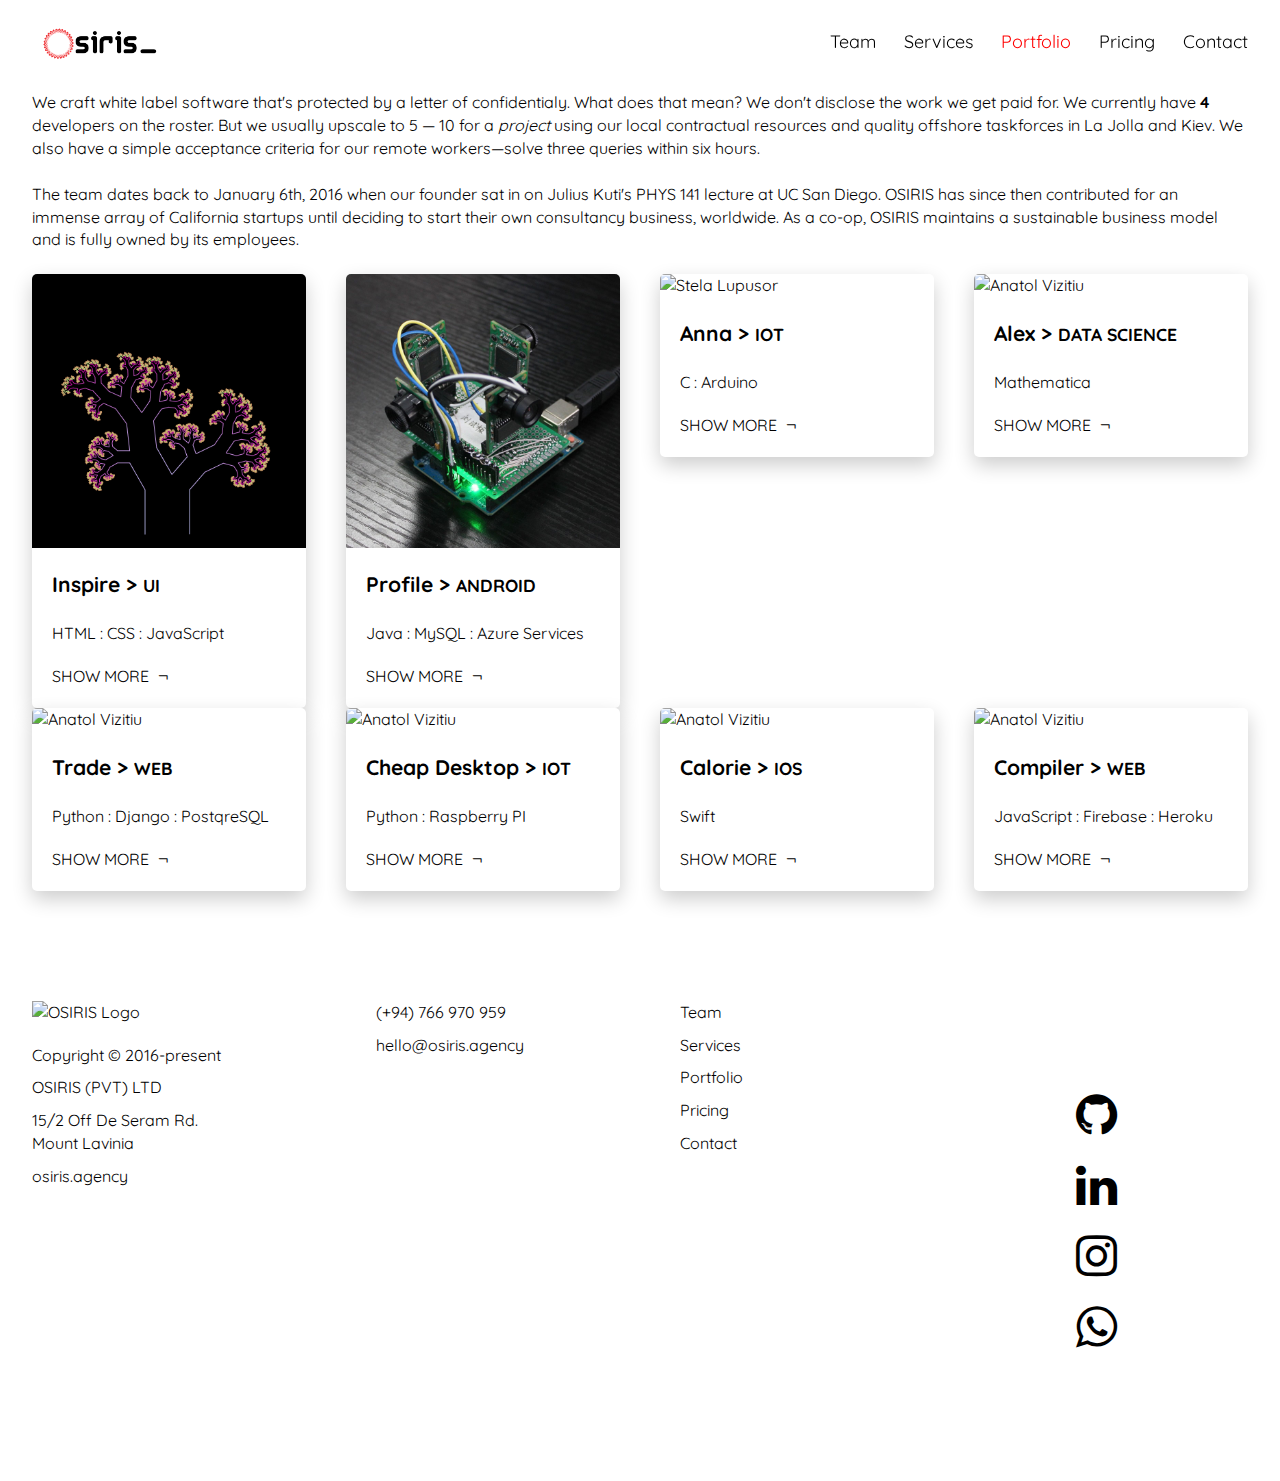
==== portfolio/index.html @ 421745c0 "flags,mark,+" ====
<!DOCTYPE html>
<html lang="en">

    <head>
        <meta charset="utf-8">
        <meta name="viewport" content="width=device-width, initial-scale=1.0">
        <title>OSIRIS Sri Lanka: Portfolio</title>
        <meta name="description" content="OSIRIS provides end-to-end digital transformation and information technology (IT) outsourcing services to Fortune 500 companies.">
        <meta property="og:type" content="website">
        <meta property="og:title" content="OSIRIS Sri Lanka: Home Page">
        <meta property="og:description" content="OSIRIS is a cloud native company that focuses on innovative enterprise solutions. Our mission is to enable businesses and developers to provide high-value products and services in a constantly changing digital world." />
        <meta property="og:url" content="http://osiris.agency">
        <meta property="og:image" content="http://www.osiris.agency/img/cover-fb.jpg">
        <meta name="twitter:card" content="summary">
        <meta name="twitter:title" content="OSIRIS Sri Lanka: Home Page">
        <meta name="twitter:description" content="OSIRIS is a cloud native company that focuses on innovative enterprise solutions. Our mission is to enable businesses and developers to provide high-value products and services in a constantly changing digital world.">
        <meta name="twitter:image" content="http://osiris.agency/assets/img/cover-tw.png">
        <meta name="twitter:url" content="http://osiris.agency/">
        <link rel="icon" type="image/ico" href="../favicon.ico">
        <link rel="stylesheet" href="../assets/css/index.min.css">
        <link rel="stylesheet" href="../assets/css/slick.min.css" />
        <link rel="stylesheet" href="../assets/css/slick-theme.min.css" />    
        <link href="https://fonts.googleapis.com/css?family=Quicksand:500" rel="stylesheet">
        <link href="https://cdnjs.cloudflare.com/ajax/libs/font-awesome/4.7.0/css/font-awesome.min.css" rel="stylesheet">
        <link href="https://cdnjs.cloudflare.com/ajax/libs/animsition/4.0.2/css/animsition.min.css" rel="stylesheet">
        <script src="https://code.jquery.com/jquery-1.11.1.min.js"></script>
        <!--<link href="assets/css/demo.css" rel="stylesheet" type="text/css">-->
    </head>

    <body class="animsition" itemscope itemtype="https://schema.org/WebPage">
        <div class="wrapper" itemscope itemprop="mainContentOfPage">
            <div class="navbar-fix nav-down">
                <div class="container">
                    <div class="logo" itemscope itemtype="http://schema.org/Organization">
                        <a href="/" itemprop="url">
                            <img class="mitoc-logo" src="../assets/img/newlogo.png" alt="OSIRIS Sri Lanka" itemprop="logo" />
                        </a>
                    </div>
                    <div class="nav-bar" itemscope itemtype="http://schema.org/SiteNavigationElement">
                        <i class="icon-burger"></i>
                        <ul class="navigation">                
                            <li><a href="" itemprop="team"><span itemprop="name">Team</span></a></li>
                            <li><a href="../services" itemprop="url"><span itemprop="name">Services</span></a></li>
                            <li><a href="../portfolio" itemprop="url" class="active"><span itemprop="name">Portfolio</span></a></li>
                            <li><a href="../pricing" itemprop="url"><span itemprop="name">Pricing</span></a></li>
                            <li><a href="../contact" itemprop="url"><span itemprop="name">Contact</span></a></li>
                        </ul>
                    </div>
          
                <div class="clear"></div>
            </div>
        </div>
        <div class="hide-mobile team">

<section class="green-block small-block">
                <div class="container">

                    <div class="left">
                    <p><br><br><br><br>We craft white label software that's protected by a letter of confidentialy. What does that mean? We don't disclose the work we get paid for. We currently have <strong>4</strong> developers on the roster. But we usually upscale to 5 — 10 for a <em>project</em> using our local contractual resources and quality offshore taskforces in La Jolla and Kiev. We also have a simple acceptance criteria for our remote workers&mdash;solve three queries within six hours.
                    </p><br>
                    <p>
                        The team dates back to January 6th, 2016 when our founder sat in on Julius Kuti's PHYS 141 lecture at UC San Diego. OSIRIS has since then contributed for an immense array of California startups until deciding to start their own consultancy business, worldwide. As a co-op, OSIRIS maintains a sustainable business model and is fully owned by its employees.
                    </p>

                        <br>
                    </div>
                </div>
            </section>

            
            <div class="gray-light-block" itemscope itemtype="http://schema.org/Person">
                <div class="container">
                    <div class="green-block gray-light-block container-space-button">
                        <div class="flex-row center-block">
                            <div class="flex-item-3 shadow-block">
                                <div class="info-block block-effect">
                                    <img src="../assets/img/portfolio/4.png" itemscope="image" alt="Chris Resch" />
                                    <div class="info dots">
                                        <div class="display-flex">
                                            <h4 itemscope="name">Inspire > <small>UI</small></h4>
             
                                        </div>
                                        <p itemscope="description" class="team-show-more">
                                           HTML : CSS : JavaScript
                                        </p>
                                        <div class="hidden hidden-block" itemscope="description">
                                            <p>
                                                Ruven is a scuba diving instructor based in Uppuveli, Sri Lanka. 
                                            </p>
                                            <p>
                                                He holds over 10 diving certifications and has 1,000+ logged dives.
                                            <p>
                                                                                            </p>
                                        </div>
                                    </div>
                                    <a class="read-more team-show-more">Show More <i class="icon-arrow icon-arrow-more"></i></a>
                                    <a class="read-more team-less-more hidden">Show Less <i class="icon-arrow icon-arrow-more arrow-less"></i></a>
                                </div>
                            </div>
                            <div class="flex-item-3 shadow-block">
                                <div class="info-block block-effect">
                                    <img src="../assets/img/portfolio/5.jpg" itemscope="image" alt="Sergiu Cecoltan" />
                                    <div class="info dots">
                                        <div class="display-flex">
                                            <h4 itemscope="name">Profile > <small>ANDROID</small></h4>
                                        
                                        </div>
                                        <p itemscope="description" class="team-show-more">
                                          Java : MySQL : Azure Services
                                        </p>
                                        <div class="hidden hidden-block" itemscope="description">
                                            <p>
                                                Jann is a candid writer and programmer based in Mount Lavinia, Sri Lanka. 
                                            </p>
                                            <p>
                                                He holds a BA in Physics and Philosophy Minor from UC San Diego.
                                            </p>
                                        </div>
                                    </div>
                                    <a class="read-more team-show-more">Show More <i class="icon-arrow icon-arrow-more"></i></a>
                                    <a class="read-more team-less-more hidden">Show Less <i class="icon-arrow icon-arrow-more arrow-less"></i></a>
                                </div>
                            </div>
                            <div class="flex-item-3 shadow-block">
                                <div class="info-block block-effect">
                                    <img src="../assets/img/portfolio/2.jpg" itemscope="image" class="img-style" alt="Stela Lupusor" />
                                    <div class="info dots">
                                        <div class="display-flex">
                                            <h4 itemscope="name">Anna > <small>IOT</small></h4>
                                        </div>
                                        <p itemscope="description" class="team-show-more">
                                           C : Arduino
                                        </p>
                                        <div class="hidden hidden-block" itemscope="description">
                                            <p>
                                                Anna is an illustrator and graphic designer based in Kiev, Ukraine. 
                                            </p>
                                
                                            <p>
                                                She holds a BA in Music and Visual Arts, speaks four languages, has a patent pending for a social sentiment analysis tool.
                                            </p>
                                        </div>
                                    </div>
                                    <a class="read-more team-show-more">Show More <i class="icon-arrow icon-arrow-more"></i></a>
                                    <a class="read-more team-less-more hidden">Show Less <i class="icon-arrow icon-arrow-more arrow-less"></i></a>
                                </div>
                            </div>
                            <div class="flex-item-3 shadow-block">
                                <div class="info-block block-effect">
                                    <img src="../assets/img/portfolio/2.jpg" itemscope="image" alt="Anatol Vizitiu" />
                                    <div class="info dots">
                                        <div class="display-flex">
                                            <h4 itemscope="name">Alex > <small>DATA SCIENCE</small></h4>
                                        </div>
                                        <p itemscope="description" class="team-show-more">
                                           Mathematica 
                                        </p>
                                        <div class="hidden hidden-block" itemscope="description">
                                            <p>
                                                Alex is a DJ and software engineer based in La Jolla, California. 
                                            </p>
                                            <p>
                                                He holds a BS in Computer Science and Applied Mathematics from San Diego State University.
                                            </p>
                                        </div>
                                    </div>
                                    <a class="read-more team-show-more">Show More <i class="icon-arrow icon-arrow-more"></i></a>
                                    <a class="read-more team-less-more hidden">Show Less <i class="icon-arrow icon-arrow-more arrow-less"></i></a>
                                </div>

                                <div><p><br></p></div>

                            </div><p><br>
                                  <div class="flex-item-3 shadow-block">
                                <div class="info-block block-effect">
                                    <img src="../assets/img/portfolio/2.jpg" itemscope="image" alt="Anatol Vizitiu" />
                                    <div class="info dots">
                                        <div class="display-flex">
                                            <h4 itemscope="name">Trade > <small>WEB</small></h4>
                                        </div>
                                        <p itemscope="description" class="team-show-more">
                                           Python : Django : PostqreSQL 
                                        </p>
                                        <div class="hidden hidden-block" itemscope="description">
                                            <p>
                                                Alex is a DJ and software engineer based in La Jolla, California. 
                                            </p>
                                            <p>
                                                He holds a BS in Computer Science and Applied Mathematics from San Diego State University.
                                            </p>
                                        </div>
                                    </div>
                                    <a class="read-more team-show-more">Show More <i class="icon-arrow icon-arrow-more"></i></a>
                                    <a class="read-more team-less-more hidden">Show Less <i class="icon-arrow icon-arrow-more arrow-less"></i></a>
                                </div>
                            </div>
                                  <div class="flex-item-3 shadow-block">



                                <div class="info-block block-effect">
                                    <img src="../assets/img/portfolio/2.jpg" itemscope="image" alt="Anatol Vizitiu" />
                                    <div class="info dots">
                                        <div class="display-flex">
                                            <h4 itemscope="name">Cheap Desktop > <small>IOT</small></h4>
                                        </div>
                                        <p itemscope="description" class="team-show-more">
                                           Python : Raspberry PI
                                        </p>
                                        <div class="hidden hidden-block" itemscope="description">
                                            <p>
                                                Alex is a DJ and software engineer based in La Jolla, California. 
                                            </p>
                                            <p>
                                                He holds a BS in Computer Science and Applied Mathematics from San Diego State University.
                                            </p>
                                        </div>
                                    </div>
                                    <a class="read-more team-show-more">Show More <i class="icon-arrow icon-arrow-more"></i></a>
                                    <a class="read-more team-less-more hidden">Show Less <i class="icon-arrow icon-arrow-more arrow-less"></i></a>
                                </div>
                            </div>
                                  <div class="flex-item-3 shadow-block">
                                <div class="info-block block-effect">
                                    <img src="../assets/img/portfolio/2.jpg" itemscope="image" alt="Anatol Vizitiu" />
                                    <div class="info dots">
                                        <div class="display-flex">
                                            <h4 itemscope="name">Calorie > <small>IOS</small></h4>
                                        </div>
                                        <p itemscope="description" class="team-show-more">
                                           Swift
                                        </p>
                                        <div class="hidden hidden-block" itemscope="description">
                                            <p>
                                                Alex is a DJ and software engineer based in La Jolla, California. 
                                            </p>
                                            <p>
                                                He holds a BS in Computer Science and Applied Mathematics from San Diego State University.
                                            </p>
                                        </div>
                                    </div>
                                    <a class="read-more team-show-more">Show More <i class="icon-arrow icon-arrow-more"></i></a>
                                    <a class="read-more team-less-more hidden">Show Less <i class="icon-arrow icon-arrow-more arrow-less"></i></a>
                                </div>
                            </div>
                                  <div class="flex-item-3 shadow-block">
                                <div class="info-block block-effect">
                                    <img src="../assets/img/portfolio/2.jpg" itemscope="image" alt="Anatol Vizitiu" />
                                    <div class="info dots">
                                        <div class="display-flex">
                                            <h4 itemscope="name">Compiler > <small>WEB</small></h4>
                                        </div>
                                        <p itemscope="description" class="team-show-more">
                                           JavaScript : Firebase : Heroku
                                        </p>
                                        <div class="hidden hidden-block" itemscope="description">
                                            <p>
                                                Alex is a DJ and software engineer based in La Jolla, California. 
                                            </p>
                                            <p>
                                                He holds a BS in Computer Science and Applied Mathematics from San Diego State University.
                                            </p>
                                        </div>
                                    </div>
                                    <a class="read-more team-show-more">Show More <i class="icon-arrow icon-arrow-more"></i></a>
                                    <a class="read-more team-less-more hidden">Show Less <i class="icon-arrow icon-arrow-more arrow-less"></i></a>
                                </div>
                            </div>
                        </div>
                    </div>
                </div>
            </div>
            
        </div>
    </div>
        <footer>
            <div class="container" id="contact">     
                </div>
            </div>
            <div class="map-background">
                <div class="container">
                    <div class="flex-row">
                        <div class="flex-item-3">
                            <div class="logo">
                                <a href="/"><img class="osiris-logo" src="../assets/img/newlogo2.png" alt="OSIRIS Logo" /></a>
                                <p>Copyright &copy; <span itemprop="copyrightYear">2016-present</span> <p><span itemprop="copyrightHolder">OSIRIS (PVT) LTD</span></p>
                                <p><a href="https://goo.gl/RMltf5" target="_blank"><span itemprop="streetAddress">15/2 Off De Seram Rd.</span><br/><span itemprop="addressRegion">Mount Lavinia</span> </a></p>
                            
                                <p>osiris.agency</p>
                            </div>
                        </div>
                        <div class="flex-item-3 block-info" itemscope itemtype="http://schema.org/PostalAddress">
                           
                            <p><a href="tel:+940766970959" itemprop="telephone">(+94) 766 970 959</a></p>
                            <p><a href="mailto:hello@mitocgroup.com" itemprop="email">hello@osiris.agency</a></p>
                        </div>
                        <div class="flex-item-3 block-info" itemscope itemtype="http://schema.org/SiteNavigationElement">
                          
                            <ul>
                                <li><a href="" itemprop="url"><span itemprop="name">Team</span></a></li>
                                <li><a href="" itemprop="url"><span itemprop="name">Services</span></a></li>
                                <li><a href="" itemprop="url"><span itemprop="name">Portfolio</span></a></li>
                                <li><a href="" itemprop="url"><span itemprop="name">Pricing</span></a></li>
                                <li><a href="" itemprop="url"><span itemprop="name">Contact</span></a></li>
                               
                            </ul>
                        </div>
                        <div class="flex-item-3">
                            <div class="media">
                                <div>
                                    <a href="https://www.github.com/osiris.agency/">
                                        <i class="icon-cog fa fa-github" style="font-size:48px"></i>
                                    </a><br><br> 
                                    <a href="https://www.linkedin.com/in/osiris.agency">
                                        <i class="icon-cog fa fa-linkedin" style="font-size:48px"></i>
                                    </a><br><br> 
                                    <a href="https://www.instagram.com/osiris.agency/">
                                        <i class="icon-cog fa fa-instagram" style="font-size:48px"></i>
                                    </a>  <br><br> 
                                    <a href="https://api.whatsapp.com/send?phone=940766970959">
                                        <i class="icon-cog fa fa-whatsapp" style="font-size:48px"></i>
                                    </a>                                                   
                                </div>      
                            </div>
                        </div>
                    </div>
                </div>
            </div>
        </footer>    
        <script type="text/javascript" src="../assets/js/jquery.min.js"></script>
        <script type="text/javascript" src="../assets/js/jquery-popup.min.js"></script>
        <script type="text/javascript" src="../assets/js/jquery-mailchimp.min.js"></script>
        <script type="text/javascript" src="../assets/js/slick.min.js"></script>
        <script type="text/javascript" src="../assets/js/main.js"></script>
        <script type="text/javascript" src="../assets/js/carousel.js"></script>
        <script type="text/javascript" src="../assets/js/modal-effects.js"></script>
        <script src="https://cdnjs.cloudflare.com/ajax/libs/animsition/4.0.2/js/animsition.min.js"></script>
        <script>$(".animsition").animsition();</script>
        <script>
            type="text/javascript">
            $(document).ready(function () {
            $('body').bind('cut copy paste', function (e) {
            e.preventDefault();
            });
            $("body").on("contextmenu",function(e){
            return false;
            });
            });
        </script>


</body>

</html>
---- assets/css/index.min.css ----
﻿* {
	margin: 0;
	padding: 0;
	outline: 0;
	-webkit-box-sizing: border-box;
	-moz-box-sizing: border-box;
	box-sizing: border-box
}

img {
	vertical-align: middle;
	border: 0
}

body {
	font-size: 16px;
	line-height: 1.42857143;

	background-color: #fff;
	-webkit-text-size-adjust: none;
	  font-family: "Quicksand", sans-serif;
}

.container {
	padding-right: 15px;
	padding-left: 15px;
	margin-right: auto;
	margin-left: auto
}

a {
	cursor: pointer;
	-webkit-transition: 0.4s ease-in-out;
	-moz-transition: 0.4s ease-in-out;
	-o-transition: 0.4s ease-in-out;
	transition: 0.4s ease-in-out;
	text-decoration: none;
	color: #000
}

a:hover {
	color: #ff0000 
}

@font-face {
	font-family: 'Avenir-Black';
	src: url("../fonts/Avenir-Black.eot");
	src: local("☺"), url("../fonts/Avenir-Black.woff") format("woff"), url("../fonts/Avenir-Black.ttf") format("truetype"), url("../fonts/Avenir-Black.svg") format("svg");
	font-weight: normal;
	font-style: normal
}

@font-face {
	font-family: 'OpenSans-Regular';
	src: url("../fonts/OpenSans-Regular.eot");
	src: local("☺"), url("../fonts/OpenSans-Regular.woff") format("woff"), url("../fonts/OpenSans-Regular.ttf") format("truetype"), url("../fonts/OpenSans-Regular.svg") format("svg");
	font-weight: normal;
	font-style: normal
}

@font-face {
	font-family: 'MitocGroup';
	src: url("../fonts/MitocGroup.eot");
	src: url("../fonts/MitocGroup.eot") format("embedded-opentype"), url("../fonts/MitocGroup.ttf") format("truetype"), url("../fonts/MitocGroup.woff") format("woff"), url("../fonts/MitocGroup.svg") format("svg");
	font-weight: normal;
	font-style: normal
}

h1,
h2,
h3,
h4,
h6,
h6 {
	  font-family: "Quicksand", sans-serif;
}

p,
ul {
	  font-family: "Quicksand", sans-serif;
}

.clear {
	clear: both
}

.flex-row {
	display: flex;
	display: -webkit-flex;
	flex-wrap: wrap;
	-webkit-flex-wrap: wrap
}

.display-flex {
	display: flex;
	justify-content: space-between;
	-webkit-justify-content: space-between;
	align-items: center
}

.flex-item-1 {
	flex: 0 0 8.33333333%;
	max-width: 8.33333333%
}

.flex-item-2 {
	flex: 0 0 16.33333333%;
	max-width: 8.66666667%
}

.flex-item-3 {
	flex: 0 0 25%;
	max-width: 25%
}

.flex-item-4 {
	flex: 0 0 33.33333333%;
	max-width: 33.33333333%
}

.flex-item-5 {
	flex: 0 0 41.66666667%;
	max-width: 41.66666667%
}

.flex-item-6 {
	flex: 0 0 50%;
	max-width: 50%
}

.flex-item-7 {
	flex: 0 0 58.33333333%;
	max-width: 58.33333333%
}

.flex-item-8 {
	flex: 0 0 66.66666667%;
	max-width: 66.66666667%
}

.flex-item-9 {
	flex: 0 0 75%;
	max-width: 75%
}

.flex-item-10 {
	flex: 0 0 83.33333333%;
	max-width: 83.33333333%
}

.flex-item-11 {
	flex: 0 0 91.66666667%;
	max-width: 91.66666667%
}

.flex-item-12 {
	flex: 0 0 100%;
	max-width: 100%
}

.center {
	text-align: center
}

.hidden {
	display: none
}

.top_button {
	padding: 100px 0
}

.container-space {
	padding: 90px 0
}

.container-space-button {
	padding-bottom: 90px
}

.container-top-bottom {
	margin: 90px 0
}

.container-top-space {
	padding-top: 90px
}

.container-top {
	margin-top: 90px
}

.container-bottom {
	margin-bottom: 90px
}

.header-text {
	font-size: 30px;
	text-transform: uppercase;
	line-height: 180px
}

.header-text.transform-text {
	text-transform: inherit
}

.text-bottom-space {
	padding-bottom: 20px
}

.text-uppercase {
	font-size: 30px;
	text-transform: uppercase
}

.text-header {
	font-size: 30px
}

.title-text {
	font-size: 21px;
	  font-family: "Quicksand", sans-serif;
}

.block-half {
	width: 50%
}

.flex-column {
	display: flex;
	flex-direction: column;
	justify-content: center;
	-webkit-justify-content: center
}

.pull-center {
	position: relative;
	top: 50%;
	-webkit-transform: translateY(-50%);
	-moz-transform: translateY(-50%);
	-o-transform: translateY(-50%);
	transform: translateY(-50%)
}

.btn {
	text-transform: uppercase;
	font-size: 20px;
	font-weight: bold;
	  font-family: "Quicksand", sans-serif;
	padding: 15px 40px;
	-webkit-border-radius: 30px;
	-moz-border-radius: 30px;
	border-radius: 30px;
	color: #000;
	display: inline-block;
	border-color: transparent;
	-webkit-transition: 0.4s ease-in-out;
	-moz-transition: 0.4s ease-in-out;
	-o-transition: 0.4s ease-in-out;
	transition: 0.4s ease-in-out;
	cursor: pointer
}

.btn-green {
	background-color: #ff0000;
	-webkit-box-shadow: 0 4px 10px #ff0000;
	-moz-box-shadow: 0 4px 10px #ff0000;
	-o-box-shadow: 0 4px 10px #ff0000;
	box-shadow: 0 4px 10px #ff0000
}

.btn-green:hover {
	-webkit-box-shadow: 0 8px 20px #ff0000;
	-moz-box-shadow: 0 8px 20px #ff0000;
	-o-box-shadow: 0 4px 10px #ff0000;
	box-shadow: 0 8px 20px #ff0000;
	color: #000;
	background-color: #ff0000
}

.btn-white {
	background-color: #fff;
	-webkit-box-shadow: 0 4px 10px rgba(0, 0, 0, 0.16);
	-moz-box-shadow: 0 4px 10px rgba(0, 0, 0, 0.16);
	-o-box-shadow: 0 4px 10px rgba(0, 0, 0, 0.16);
	box-shadow: 0 4px 10px rgba(0, 0, 0, 0.16)
}

.btn-white:hover {
	-webkit-box-shadow: 0 8px 20px rgba(0, 0, 0, 0.16);
	-moz-box-shadow: 0 8px 20px rgba(0, 0, 0, 0.16);
	-o-box-shadow: 0 4px 10px rgba(0, 0, 0, 0.16);
	box-shadow: 0 8px 20px rgba(0, 0, 0, 0.16);
	color: #000
}

.btn-popup {
	font-size: 20px;
	color: #000;
	border: 0;
	background-color: transparent;
	  font-family: "Quicksand", sans-serif;
	-webkit-transition: 0.4s ease-in-out;
	-moz-transition: 0.4s ease-in-out;
	-o-transition: 0.4s ease-in-out;
	transition: 0.4s ease-in-out;
	text-decoration: none;
	cursor: pointer
}

.btn-popup:hover {
	color: #ff0000
}

.link-text {
	color: #ff0000;
	font-weight: 900
}

.link-text:hover {
	color: #000
}

.position-fixed {
	position: fixed
}

.pull-left {
	float: left
}

.pull-right {
	float: right
}

.text-left {
	text-align: left
}

.text-right {
	text-align: right
}

.page-name {
	height: 296px;
	line-height: 296px
}

.header {
	background-color: #EFEFEF;
	height: 296px
}

.header.automation .text-uppercase {
	text-align: right
}

.header .container {
	height: 100%
}

.header .container .display-flex .block-half .cloud-img {
	max-width: 142px
}

.header .container .display-flex .block-half img {
	max-width: 337px
}

.header .container .display-flex .text-header {
	  font-family: "Quicksand", sans-serif;
}

.read-more {
	text-transform: uppercase;
	font-size: 16px;
	  font-family: "Quicksand", sans-serif;
	padding-bottom: 20px;
	margin-top: auto;
	-webkit-transition: 0.4s ease-in-out;
	-moz-transition: 0.4s ease-in-out;
	-o-transition: 0.4s ease-in-out;
	transition: 0.4s ease-in-out
}

.icon-arrow.icon-arrow-more {
	-webkit-transition: 0.4s;
	-moz-transition: 0.4s;
	-o-transition: 0.4s;
	transition: 0.4s;
	vertical-align: top;
	left: 0;
	margin-left: 5px;
	position: relative
}

.icon-arrow.icon-arrow-more.arrow-less {
	transform: scaleX(-1);
	-moz-transform: scaleX(-1);
	-webkit-transform: scaleX(-1);
	-ms-transform: scaleX(-1);
	display: inline-block;
	vertical-align: unset
}

.green-block {
	background-color: #fff
}

.green-block.small-block .top_button {
	padding-top: 0
}

.gray-block {
	background-color: #EFEFEF
}

.gray-light-block {
	background-color: #fff
}

.green-block.gray-light-block .info-block {
	padding-right: 0;
	padding-left: 0
}

.green-block.gray-light-block .info-block img {
	-webkit-border-top-right-radius: 5px;
	-moz-border-radius-topright: 5px;
	border-top-right-radius: 5px;
	-webkit-border-top-left-radius: 5px;
	-moz-border-radius-topleft: 5px;
	border-top-left-radius: 5px
}

.green-block.gray-light-block .info-block .info,
.green-block.gray-light-block .info-block .read-more {
	padding-left: 20px;
	padding-right: 20px
}

.green-block.white-block {
	background-color: #fff
}

.green-block.white-block .block-effect:hover,
.green-block.gray-light-block .block-effect:hover {
	-webkit-box-shadow: 0 8px 20px rgba(0, 0, 0, 0.2);
	-moz-box-shadow: 0 8px 20px rgba(0, 0, 0, 0.2);
	-o-box-shadow: 0 8px 20px rgba(0, 0, 0, 0.2);
	box-shadow: 0 8px 20px rgba(0, 0, 0, 0.2)
}

.green-block.white-block .flex-row .flex-item-4.shadow-block .info-block,
.green-block.white-block .flex-row .flex-item-3.shadow-block .info-block,
.green-block.gray-light-block .flex-row .flex-item-4.shadow-block .info-block,
.green-block.gray-light-block .flex-row .flex-item-3.shadow-block .info-block {
	-webkit-box-shadow: 0 8px 20px rgba(0, 0, 0, 0.2);
	-moz-box-shadow: 0 8px 20px rgba(0, 0, 0, 0.2);
	-o-box-shadow: 0 8px 20px rgba(0, 0, 0, 0.2);
	box-shadow: 0 8px 20px rgba(0, 0, 0, 0.2);
	height: auto;
	display: flex;
	flex-direction: column
}

.green-block.white-block .flex-row .flex-item-4.shadow-block .info-block .info.dots,
.green-block.white-block .flex-row .flex-item-3.shadow-block .info-block .info.dots,
.green-block.gray-light-block .flex-row .flex-item-4.shadow-block .info-block .info.dots,
.green-block.gray-light-block .flex-row .flex-item-3.shadow-block .info-block .info.dots {
	position: relative;
	overflow: hidden;
	text-overflow: ellipsis;
	display: -webkit-inline-box;
	display: -moz-inline-box;
	line-height: 24px;
	-webkit-line-clamp: 4;
	-moz-line-clamp: 4;
	-webkit-box-orient: vertical;
	-moz-box-orient: vertical;
	-ms-box-orient: vertical;
	white-space: normal;
	max-height: 172px
}

.green-block.white-block .flex-row .flex-item-4.shadow-block .info-block .info p,
.green-block.white-block .flex-row .flex-item-3.shadow-block .info-block .info p,
.green-block.gray-light-block .flex-row .flex-item-4.shadow-block .info-block .info p,
.green-block.gray-light-block .flex-row .flex-item-3.shadow-block .info-block .info p {
	overflow: hidden;
	padding-bottom: 0;
	cursor: pointer
}

.green-block.white-block .flex-row .flex-item-4.shadow-block .info-block .info .hidden-block,
.green-block.white-block .flex-row .flex-item-3.shadow-block .info-block .info .hidden-block,
.green-block.gray-light-block .flex-row .flex-item-4.shadow-block .info-block .info .hidden-block,
.green-block.gray-light-block .flex-row .flex-item-3.shadow-block .info-block .info .hidden-block {
	height: 100%
}

.green-block.white-block .flex-row .flex-item-4.shadow-block .info-block .info .hidden-block p,
.green-block.white-block .flex-row .flex-item-3.shadow-block .info-block .info .hidden-block p,
.green-block.gray-light-block .flex-row .flex-item-4.shadow-block .info-block .info .hidden-block p,
.green-block.gray-light-block .flex-row .flex-item-3.shadow-block .info-block .info .hidden-block p {
	padding-bottom: 20px
}

.green-block.white-block .flex-row .flex-item-4.shadow-block .info-block .read-more,
.green-block.white-block .flex-row .flex-item-3.shadow-block .info-block .read-more,
.green-block.gray-light-block .flex-row .flex-item-4.shadow-block .info-block .read-more,
.green-block.gray-light-block .flex-row .flex-item-3.shadow-block .info-block .read-more {
	margin-top: 0;
	background: transparent;
	border: 0;
	cursor: pointer
}

.green-block.gray-block {
	background-color: #EFEFEF;
	margin: 90px 0;
	text-align: left
}

.green-block.gray-block.atm-block .info-block {
	padding-right: 0;
	padding-left: 0
}

.green-block.gray-block.atm-block .info-block img {
	-webkit-border-top-right-radius: 5px;
	-moz-border-radius-topright: 5px;
	border-top-right-radius: 5px;
	-webkit-border-top-left-radius: 5px;
	-moz-border-radius-topleft: 5px;
	border-top-left-radius: 5px
}

.green-block.gray-block.atm-block .info-block .info,
.green-block.gray-block.atm-block .info-block .read-more {
	padding-right: 20px;
	padding-left: 20px;
	-webkit-transition: 0.4s ease-in-out;
	-moz-transition: 0.4s ease-in-out;
	-o-transition: 0.4s ease-in-out;
	transition: 0.4s ease-in-out
}

.green-block .flex-row {
	margin: 0 -20px
}

.green-block .info-block {
	background: #fff;
	margin-right: 20px;
	margin-left: 20px;
	padding-left: 20px;
	padding-right: 20px;
	-webkit-border-radius: 5px;
	-moz-border-radius: 5px;
	border-radius: 5px;
	height: 100%;
	-webkit-transition: 0.4s ease-in-out;
	-moz-transition: 0.4s ease-in-out;
	-o-transition: 0.4s ease-in-out;
	transition: 0.4s ease-in-out;
	display: flex;
	flex-direction: column
}

.green-block .info-block .aws-img-block {
	margin-top: 20px
}

.green-block .info-block img {
	width: 100%
}

.green-block .info-block .info {
	-webkit-transition: 0.4s ease-in-out;
	-moz-transition: 0.4s ease-in-out;
	-o-transition: 0.4s ease-in-out;
	transition: 0.4s ease-in-out;
	padding-bottom: 20px;
	display: flex;
	flex-direction: column
}

.green-block .info-block .info h4 {
	transition: 0.4s ease-in-out;
	-webkit-transition: 0.4s ease-in-out;
	-moz-transition: 0.4s ease-in-out;
	-o-transition: 0.4s ease-in-out;
	font-size: 21px;
	margin: 24px 0
}

.green-block .info-block .info p {
	padding-bottom: 40px
}

.form-styles {
	padding: 23px
}

.form-styles input {
	text-align: center;
	color: #000;
	border-top: 0;
	border-right: 0;
	border-left: 0;
	border-bottom: 1px solid #000;
	width: 100%;
	font-family: "Quicksand", sans-serif;
	font-size: 20px;
	line-height: 40px;
	display: block;
	-webkit-border-radius: 0;
	-moz-border-radius: 0;
	border-radius: 0;
	cursor: text;
	-webkit-appearance: none
}

.form-styles input:focus::-webkit-input-placeholder {
	color: transparent
}

.form-styles input:focus:-moz-placeholder {
	color: transparent
}

.form-styles input:focus::-moz-placeholder {
	color: transparent
}

.form-styles input:focus:-ms-input-placeholder {
	color: transparent
}

.form-styles ::-webkit-input-placeholder {
	color: #000
}

.form-styles ::-moz-placeholder {
	color: #000
}

.form-styles :-ms-input-placeholder {
	color: #000
}

.form-styles :-moz-placeholder {
	color: #000
}

.form-styles .input-styles {
	padding: 25px 0 40px 0
}

.form-styles .input-styles .mc-response-label.error {
	color: red
}

i {
	font-family: "Quicksand", sans-serif;
	speak: none;
	font-style: normal;
	font-weight: normal;
	font-variant: normal;
	text-transform: none
}

.icon-linkedin:before {
	content: "\e90b";
	color: #242424;
	font-size: 250%;
	-webkit-transition: 0.4s ease-in-out;
	-moz-transition: 0.4s ease-in-out;
	-o-transition: 0.4s ease-in-out;
	transition: 0.4s ease-in-out
}

.icon-linkedin:hover:before {
	color: #ff0000
}

.icon-youtube:before {
	content: "\e90d";
	color: #242424;
	font-size: 250%;
	-webkit-transition: 0.4s ease-in-out;
	-moz-transition: 0.4s ease-in-out;
	-o-transition: 0.4s ease-in-out;
	transition: 0.4s ease-in-out
}

.icon-youtube:hover:before {
	color: #ff0000
}

.icon-github:before {
	content: "\e909";
	color: #242424;
	font-size: 250%;
	-webkit-transition: 0.4s ease-in-out;
	-moz-transition: 0.4s ease-in-out;
	-o-transition: 0.4s ease-in-out;
	transition: 0.4s ease-in-out
}

.icon-github:hover:before {
	color: #ff0000
}

.icon-google:before {
	content: "\e90a";
	color: #242424;
	font-size: 250%;
	-webkit-transition: 0.4s ease-in-out;
	-moz-transition: 0.4s ease-in-out;
	-o-transition: 0.4s ease-in-out;
	transition: 0.4s ease-in-out
}

.icon-google:hover:before {
	color: #ff0000
}

.icon-twitter:before {
	content: "\e90c";
	color: #242424;
	font-size: 250%;
	-webkit-transition: 0.4s ease-in-out;
	-moz-transition: 0.4s ease-in-out;
	-o-transition: 0.4s ease-in-out;
	transition: 0.4s ease-in-out
}

.icon-twitter:hover:before {
	color: #ff0000
}

.icon-facebook:before {
	content: "\e908";
	color: #242424;
	font-size: 250%;
	-webkit-transition: 0.4s ease-in-out;
	-moz-transition: 0.4s ease-in-out;
	-o-transition: 0.4s ease-in-out;
	transition: 0.4s ease-in-out
}

.icon-facebook:hover:before {
	color: #ff0000
}

.navbar-fix .icon-arrow,
.navbar-fix .icon-burger {
	cursor: pointer;
	font-size: 32px;
	display: none
}

.icon-burger:before {
	content: "¬";
	background-color: transparent
}

.icon-arrow:before {
	content: "¬";
	background-color: transparent
}

.icon-newspaper:before {
	content: "\e901";
	background-color: transparent
}

.icon-web:before {
	content: "\e902";
	background-color: transparent
}

.icon-advertising:before {
	content: "\e903";
	background-color: transparent
}

.icon-email:before {
	content: "\e907";
	background-color: transparent
}

.icon-phone:before {
	content: "\e906";
	background-color: transparent
}

.icon-map-marker:before {
	content: "\e905";
	background-color: transparent
}

.color-nav-responsive {
	background-color: #fff;
	-webkit-transition: .4s;
	-moz-transition: .4s;
	-o-transition: .4s;
	transition: .4s
}

.space-top {
	margin-top: 84px
}

.navbar-fix {
	z-index: 5;
	position: fixed;
	top: 0;
	height: 84px;
	width: 100%;
	-webkit-transition: .4s;
	-moz-transition: .4s;
	-o-transition: .4s;
	transition: .4s
}

.navbar-fix.white-color {
	background-color: #fff
}

.navbar-fix.color-nav {
	background-color: #;
	-webkit-transition: .4s;
	-moz-transition: .4s;
	-o-transition: .4s;
	transition: .4s;
	/*-webkit-box-shadow: 0 4px 9px -7px #000;
	-moz-box-shadow: 0 4px 9px -7px #000;
	-o-box-shadow: 0 4px 9px -7px #000;
	box-shadow: 0 4px 9px -7px #000;*/
	height: 54px
}

.navbar-fix.color-nav .logo,
.navbar-fix.color-nav .nav-bar {
	line-height: 54px
}

.navbar-fix.color-nav .logo a .mitoc-logo {
	height: 32px;
	-webkit-transition: .4s;
	-moz-transition: .4s;
	-o-transition: .4s;
	transition: .4s
}

.navbar-fix.color-nav .nav-bar ul li {
	font-size: 16px
}

.navbar-fix .logo {
	float: left;
	line-height: 84px
}

.navbar-fix .logo a {
	display: block
}

.navbar-fix .logo a .mitoc-logo {
	height: 40px;
	-webkit-transition: .4s;
	-moz-transition: .4s;
	-o-transition: .4s;
	transition: .4s
}

.navbar-fix .nav-bar {
	float: right;
	line-height: 84px
}

.navbar-fix .nav-bar ul {
	list-style-type: none
}

.navbar-fix .nav-bar ul li {
	display: inline;
	 font-family: "Quicksand", sans-serif;
	font-size: 18px
}

.navbar-fix .nav-bar ul li:not(:last-child) {
	padding-right: 24px
}

.navbar-fix .nav-bar ul li a.active {
	color: #ff0000
}

.nav-up {
	top: -94px
}

.mc-error {
	color: red;
	  font-family: "Quicksand", sans-serif;
}

#mc-general-error-project,
#mc-general-error-partner {
	padding-bottom: 40px;
	color: #ff0000;
	 font-family: "Quicksand", sans-serif;
}

.breadcrumbs {
	margin-top: 45px;
	display: inline-block;
	font-size: 14px;
	line-height: 1em;
	border-radius: 2px;
	overflow: hidden
}

.breadcrumbs.contact-page {
	margin-top: 0;
	margin-bottom: 45px
}

.breadcrumbs .icon-arrow {
	margin: 0 10px;
	vertical-align: middle
}

.breadcrumbs ul {
	display: flex;
	flex-direction: row-reverse;
	list-style: none;
	margin: 0;
	padding: 0
}

.breadcrumbs ul li {
	margin: 0
}

.breadcrumbs ul li a {
	display: inline-block;
	 font-family: "Quicksand", sans-serif;
	font-size: 0.9em;
	font-weight: 600;
	text-decoration: none
}

.breadcrumbs ul li.active a {
	color: #ff0000
}

.breadcrumbs ul li:hover .icon-arrow {
	color: #ff0000
}

.contact-page {
	background-image: url(/images/maps/map.svg);
	background-size: 1400px;
	background-repeat: no-repeat;
	background-position: top;
	background-color: #EFEFEF;
	margin-top: 84px
}

.contact-page .flex-row {
	margin: 0 -20px;
	padding-bottom: 70px
}

.contact-page .flex-row .map-block .contact-info {
	background: #fff;
	border-radius: 5px;
	height: 100%;
	margin-right: 20px;
	margin-left: 20px
}

.contact-page .flex-row .map-block .contact-info img {
	width: 100%
}

.contact-page .flex-row .map-block .contact-info .wrapper-info {
	padding: 0 24px
}

.contact-page .flex-row .map-block .contact-info .wrapper-info h3 {
	font-size: 21px;
	line-height: 80px
}

.contact-page .flex-row .map-block .contact-info .wrapper-info .icons-links {
	padding: 21px 0;
	position: relative
}

.contact-page .flex-row .map-block .contact-info .wrapper-info .icons-links:before {
	content: '';
	position: absolute;
	width: 100%;
	height: 1px;
	background-color: #EFEFEF;
	top: 0;
	left: 0
}

.contact-page .flex-row .map-block .contact-info .wrapper-info .icons-links .icon-phone,
.contact-page .flex-row .map-block .contact-info .wrapper-info .icons-links .icon-map-marker,
.contact-page .flex-row .map-block .contact-info .wrapper-info .icons-links .icon-email {
	float: left;
	vertical-align: top;
	margin-right: 24px;
	-webkit-transition: .4s;
	-moz-transition: .4s;
	-o-transition: .4s;
	transition: .4s
}

.contact-page .flex-row .map-block .contact-info .wrapper-info .icons-links .adress-block {
	display: inline-block;
	width: calc(100% - 40px);
	 font-family: "Quicksand", sans-serif;
}

.contact-page .flex-row .map-block .contact-info .wrapper-info .icons-links:hover a,
.contact-page .flex-row .map-block .contact-info .wrapper-info .icons-links:hover i {
	color: #ff0000
}

.contact-form {
	margin-bottom: 90px
}

.contact-form .flex-row {
	margin-right: -20px
}

.contact-form .flex-row .flex-item-12 .button {
	padding-right: 20px
}

.contact-form .form-styles {
	padding: 0
}

.contact-form .form-styles input {
	text-align: left
}

.contact-form .form-styles .input-styles {
	position: relative
}

.contact-form .form-styles .input-styles.space-input {
	padding-right: 20px
}

.contact-form .mc-error {
	position: absolute
}

.contact-form #mc-general-error .error-mc {
	position: fixed;
	right: 0;
	padding: 20px;
	color: #4F8A10;
	background-color: #DFF2BF;
	bottom: 0;
	-webkit-border-radius: 5px;
	-moz-border-radius: 5px;
	border-radius: 5px;
	-webkit-transition: .4s;
	-moz-transition: .4s;
	-o-transition: .4s;
	transition: .4s
}

.filter-btn {
	padding: 13px 10px;
	background-color: transparent;
	border: 2px solid #000;
	font-family: "Avenir-Black", sans-serif;
	font-size: 18px;
	-webkit-transition: 0.4s;
	-moz-transition: 0.4s;
	-o-transition: 0.4s;
	transition: 0.4s
}

.filter-btn i {
	margin-right: 10px;
	vertical-align: middle;
	font-size: 24px
}

.filter-btn:not(:last-child) {
	margin-right: 10px
}

.filter-btn:hover,
.filter-btn.active {
	color: #ff0000;
	border-color: #ff0000
}

.laptop {
	background: url("../images/laptop.svg") right center no-repeat;
	background-position: center;
	position: relative;
	height: 390px
}

.laptop #laptop-anim {
	position: absolute;
	width: 100%;
	height: 84%;
	right: 0;
	top: 20px
}

.adtechmedia-info {
	margin: 0 -15px
}

.adtechmedia-info .flex-item-6 {
	padding: 0 20px
}

.adtechmedia-info p,
.adtechmedia-info ul li {
	padding-bottom: 20px
}

.adtechmedia-info ul {
	list-style-position: inside;
	list-style: none
}

.circle {
	width: 10px;
	height: 10px;
	background: #ff0000;
	-moz-border-radius: 50px;
	-webkit-border-radius: 50px;
	border-radius: 50px;
	display: inline-block;
	margin-right: 10px
}

.image-size {
	max-height: 178px
}

.amazon-logo {
	max-width: 300px;
	width: 100%
}

.image-full-size {
	width: 100%
}

.pull-right .image-full-size {
	padding-left: 20px;
	padding-bottom: 20px
}

.pull-left .image-full-size {
	padding-right: 20px;
	padding-bottom: 20px
}

.flex-row.center-block {
	justify-content: center
}

mark1 {
    background-color: none;
    color: #CCCC00;
}

mark2 {
    background-color: none;
    color: #CD5C5C;
}

mark3 {
    background-color: none;
    color: #5F9EA0;
}

.wrapper .main-page {
	/*background: #FFEEEE;  /* fallback for old browsers */
	/*background: -webkit-linear-gradient(to right, #DDEFBB, #FFEEEE);  /* Chrome 10-25, Safari 5.1-6 */
	/*background: linear-gradient(to right, #DDEFBB, #FFEEEE); /* W3C, IE 10+/ Edge, Firefox 16+, Chrome 26+, Opera 12+, Safari 7+ */
    /*height: 700px;	
	/*background-image: url(../images/hp-background-min.jpg);
	background-position: center;
	background-size: cover;
	height: 700px;
	display: flex;
	flex-direction: column*/

	overflow: hidden;
	height: 80vh;
	color: #000;
	background-color: #fff;	
	background-image: url(http://osiris.agency/thatsparrow_int.svg);
	background-repeat: no-repeat;
	background-position: center 95%;
	background-size: 120%;
	font-family: 'Montserrat', san-serif;
	font-size: 16px;
}

.wrapper .main-page .main-text {
	text-align: center;
	max-width: 70%;
	margin: 0 auto;
	width: 800px
}

.wrapper .main-page .main-text h1 {
	font-size: 45px;
	color: #000;
	line-height: 61px;
	padding-top: 200px
}

.wrapper .main-page .top_button {
	text-align: center;
	margin-top: auto;
	padding-top: 0;
	padding-bottom: 100px
}

.wrapper .pictures-block {
	margin-bottom: 90px
}

.wrapper .pictures-block a:hover {
	color: #000
}

.wrapper .pictures-block .read-more {
	padding-bottom: 0;
	padding-top: 10px;
	text-align: center
}

.wrapper .pictures-block .flex-item-3,
.wrapper .pictures-block .flex-item-4 {
	text-align: center;
	padding: 40px 20px 0;
	cursor: pointer
}

.wrapper .pictures-block .flex-item-3:not(:last-child),
.wrapper .pictures-block .flex-item-4:not(:last-child) {
	border-right: 2px solid #EFEFEF
}

.wrapper .pictures-block .flex-item-3 img,
.wrapper .pictures-block .flex-item-4 img {
	height: 128px
}

.wrapper .pictures-block .flex-item-3 h3,
.wrapper .pictures-block .flex-item-4 h3 {
	padding: 40px 0
}

.wrapper .pictures-block .flex-item-3 .hover-effect,
.wrapper .pictures-block .flex-item-4 .hover-effect {
	-webkit-transition: 0.4s ease;
	-moz-transition: 0.4s ease;
	-o-transition: 0.4s ease;
	transition: 0.4s ease
}

.wrapper .pictures-block .flex-item-3:hover .read-more,
.wrapper .pictures-block .flex-item-4:hover .read-more {
	color: #000
}

.wrapper .pictures-block .flex-item-3:hover .read-more .icon-arrow,
.wrapper .pictures-block .flex-item-4:hover .read-more .icon-arrow {
	left: 10px;
	color: #ff0000
}

.wrapper .pictures-block .flex-item-3:hover .hover-effect,
.wrapper .pictures-block .flex-item-4:hover .hover-effect {
	-webkit-transform: scale(1.2, 1.2);
	-moz-transform: scale(1.2, 1.2);
	-o-transform: scale(1.2, 1.2);
	transform: scale(1.2, 1.2)
}

footer .media {
	padding: 90px 0;
	display: flex;
	justify-content: space-around
}

footer .media a {
	display: inline-block;
	cursor: pointer
}

footer .media a i {
	display: inline-block;
	-webkit-transition: 0.4s ease-in-out;
	-moz-transition: 0.4s ease-in-out;
	-o-transition: 0.4s ease-in-out;
	transition: 0.4s ease-in-out
}

footer .map-background {
	background-image: url(http://osiris.agency/assets/img/map-footer.svg);
	background-size: cover;
	background-repeat: no-repeat;
	height: 500px;
	background-position: center bottom;
	background-color: rgba(255, 255, 255, 0.5)
}

footer .map-background .container .flex-row .flex-item-3 {
	margin-top: 20px
}

footer .map-background .container .flex-row .flex-item-3 h4 {
	text-transform: uppercase;
	position: relative;
	display: inline-block;
	padding-bottom: 3px;
	margin-bottom: 24px
}

footer .map-background .container .flex-row .flex-item-3 h4:before {
	content: '';
	position: absolute;
	width: 100%;
	height: 2px;
	background-color: #ff0000;
	bottom: 0
}

footer .map-background .container .flex-row .flex-item-3 p,
footer .map-background .container .flex-row .flex-item-3 ul li {
	margin-bottom: 10px
}

footer .map-background .container .flex-row .flex-item-3 ul {
	list-style-type: none
}

footer .map-background .container .flex-row .flex-item-3 .logo a {
	display: inline-block
}

footer .map-background .container .flex-row .flex-item-3 .logo a img {
	height: 60px;
	margin-bottom: 20px
}

footer .map-background .container .flex-row .flex-item-3 .aws-logo {
	width: 100%
}

footer .map-background .container .flex-row .flex-item-3.block-info {
	padding-left: 40px
}

.block-effect {
	-webkit-transition: all 400ms;
	-moz-transition: all 400ms;
	-o-transition: all 400ms;
	transition: all 400ms
}

.block-effect.blog-content:hover {
	margin-top: 0;
	margin-bottom: 0
}

.block-effect.blog-content:hover a {
	color: #000
}

.block-effect:hover {
	margin-top: -4%;
	margin-bottom: 4%;
	-webkit-box-shadow: 0 18px 20px rgba(0, 0, 0, 0.2);
	-moz-box-shadow: 0 18px 20px rgba(0, 0, 0, 0.2);
	-o-box-shadow: 0 18px 20px rgba(0, 0, 0, 0.2);
	box-shadow: 0 18px 20px rgba(0, 0, 0, 0.2);
	-webkit-transition: all 400ms;
	-moz-transition: all 400ms;
	-o-transition: all 400ms;
	transition: all 400ms
}

.block-effect:hover a {
	-webkit-transition: none;
	-moz-transition: none;
	-o-transition: none;
	transition: none;
	color: #000
}

.block-effect:hover .icon-arrow-more {
	opacity: 1;
	left: 10px;
	color: #ff0000
}

.carousel-block .carousel-mission {
	padding-top: 200px;
	padding-bottom: 90px
}

.carousel-block .carousel-mission.slick-dotted.slick-slider {
	margin-bottom: 0
}

.carousel-block .carousel-mission a p {
	text-transform: none;
	margin-bottom: 10px
}

.carousel-block .carousel-mission a:hover {
	color: #000
}

.carousel-block .carousel-mission.slick-slider .slick-list {
	z-index: 3
}

.carousel-block .carousel-mission .slide-text-right {
	padding-left: 40px
}

.carousel-block .carousel-mission .slide-text-right h3 {
	font-size: 30px;
	text-transform: uppercase
}

.carousel-block .carousel-mission .slide-text-left {
	padding-right: 40px;
	text-align: right
}

.carousel-block .carousel-mission .slide-text-left h3 {
	font-size: 30px;
	text-transform: uppercase
}

.carousel-block .carousel-mission .slick-dots {
	top: 40px
}

.carousel-block .carousel-mission .slick-dots li {
	width: auto;
	height: auto
}

.carousel-block .carousel-mission .slick-dots li.slick-active button:before {
	border: 0px solid #fff000;
	content: '';
	opacity: 1 
}

.carousel-block .carousel-mission .slick-dots li button {
	height: auto;
	width: auto
}

.carousel-block .carousel-mission .slick-dots li button:before {
	content: '';
	opacity: 1;
	position: static
}

.carousel-block .carousel-mission .slick-dots li button#slick-slide-control00:before {
	/*content: 'Mission';
	height: 40px;
	width: 200px;
	font-size: 20px;
	text-transform: normal;
	font-family: "Quicksand", sans-serif;
	font-weight: 700*/
	height: 25px;
    width: 25px;
    background-color: #000;
    border-radius: 50%;
    display: inline-block;
}

.carousel-block .carousel-mission .slick-dots li button#slick-slide-control01:before {
	/*content: 'How';
	height: 40px;
	width: 200px;
	font-size: 20px;
	text-transform: normal;
	font-family: "Quicksand", sans-serif;
	font-weight: 700*/
	height: 25px;
  	width: 25px;
  	background-color: #000;
  	border-radius: 50%;
  	display: inline-block;
}

.carousel-block .carousel-mission .slick-dots li button#slick-slide-control02:before {
	/*content: 'Team';
	height: 40px;
	width: 200px;
	font-size: 20px;
	text-transform: normal;
	font-family: "Quicksand", sans-serif;
	font-weight: 700*/
	height: 25px;
  	width: 25px;
  	background-color: #000;
  	border-radius: 50%;
  	display: inline-block;
}

.popup {
	background: #fff;
	-webkit-border-radius: 5px;
	-moz-border-radius: 5px;
	border-radius: 5px;
	text-align: center
}

.popup h3 {
	text-transform: uppercase;
	line-height: 120px;
	background-color: #ff0000;
	-webkit-border-radius: 5px 5px 0 0;
	-moz-border-radius: 5px 5px 0 0;
	border-radius: 4px 4px 0 0;
	font-size: 25px
}

.popup_back {
	left: 0;
	position: fixed;
	top: 0;
	width: 100%;
	height: 100vh !important;
	z-index: 100;
	cursor: pointer;
	background-color: #222
}

.popup_cont {
	position: fixed;
	z-index: 102
}

.preloader {
	z-index: 101;
	left: 50%;
	margin: -10px 0 0 -25px;
	position: fixed;
	top: 50%
}

div.popup {
	background: #fff;
	-webkit-box-shadow: 0 8px 20px rgba(0, 0, 0, 0.16);
	-moz-box-shadow: 0 8px 20px rgba(0, 0, 0, 0.16);
	-o-box-shadow: 0 4px 10px rgba(0, 0, 0, 0.16);
	box-shadow: 0 8px 20px rgba(0, 0, 0, 0.16);
	max-width: 500px;
	min-width: 400px;
	width: 50%
}

.popup_close {
	display: none
}

.blog-block .container .section-content .flex-row .flex-item-12 .blog-post,
.blog-block .container .section-content .flex-row .flex-item-6 .blog-post {
	border: 1px solid #000;
	-webkit-border-radius: 5px;
	-moz-border-radius: 5px;
	border-radius: 5px;
	margin: 0 20px;
	overflow: hidden
}

.blog-block .container .section-content .flex-row .flex-item-12 .blog-post .blog-content .post-date,
.blog-block .container .section-content .flex-row .flex-item-6 .blog-post .blog-content .post-date {
	font-family: "Quicksand", sans-serif;
	color: #ff0000;
	padding-bottom: 10px
}

.blog-block .container .section-content .flex-row .flex-item-12 .blog-post {
	margin-bottom: 40px;
	max-height: 300px;
	-webkit-transition: 300ms ease;
	-moz-transition: 300ms ease;
	-o-transition: 300ms ease;
	transition: 300ms
}

.blog-block .container .section-content .flex-row .flex-item-12 .blog-post .blog-content {
	padding: 20px;
	display: flex;
	flex-direction: column
}

.blog-block .container .section-content .flex-row .flex-item-12 .blog-post .blog-content h4 {
	font-size: 30px
}

.blog-block .container .section-content .flex-row .flex-item-12 .blog-post .blog-content .button {
	margin-top: auto;
	font-size: 12px;
	font-family: "Quicksand", sans-serif;
}

.blog-block .container .section-content .flex-row .flex-item-12 .blog-post .blog-content .button.read-more {
	padding-bottom: 0
}

.blog-block .container .section-content .flex-row .flex-item-12 .blog-post .img-block a {
	display: inline
}

.blog-block .container .section-content .flex-row .flex-item-12 .blog-post .img-block a img {
	object-fit: cover;
	width: 100%;
	height: 100%;
	max-height: 300px;
	min-height: 300px
}

.blog-block .container .section-content .flex-row .flex-item-12 .blog-post:hover {
	-webkit-transform: scale(1.03, 1.03);
	-moz-transform: scale(1.03, 1.03);
	-o-transform: scale(1.03, 1.03);
	transform: scale(1.03, 1.03)
}

.blog-block .container .section-content .flex-row .flex-item-6.rightPostItem .blog-post {
	-webkit-transition: 300ms ease;
	-moz-transition: 300ms ease;
	-o-transition: 300ms ease;
	transition: 300ms
}

.blog-block .container .section-content .flex-row .flex-item-6.rightPostItem .blog-post:hover {
	-webkit-transform: scale(1.03, 1.03);
	-moz-transform: scale(1.03, 1.03);
	-o-transform: scale(1.03, 1.03);
	transform: scale(1.03, 1.03)
}

.blog-block .container .section-content .flex-row .flex-item-6.leftPostItem .blog-post {
	-webkit-transition: 300ms ease;
	-moz-transition: 300ms ease;
	-o-transition: 300ms ease;
	transition: 300ms
}

.blog-block .container .section-content .flex-row .flex-item-6.leftPostItem .blog-post:hover {
	-webkit-transform: scale(1.03, 1.03);
	-moz-transform: scale(1.03, 1.03);
	-o-transform: scale(1.03, 1.03);
	transform: scale(1.03, 1.03)
}

.blog-block .container .section-content .flex-row .flex-item-6 .blog-post {
	height: 100%;
	-webkit-transition: 400ms;
	-moz-transition: 400ms;
	-o-transition: 400ms;
	transition: 400ms
}

.blog-block .container .section-content .flex-row .flex-item-6 .blog-post .blog-content {
	padding: 20px;
	display: flex;
	flex-direction: column
}

.blog-block .container .section-content .flex-row .flex-item-6 .blog-post .blog-content h4 {
	font-size: 20px
}

.blog-block .container .section-content .flex-row .flex-item-6 .blog-post .blog-content .button {
	margin-top: auto;
	font-size: 12px;
	font-family: "Quicksand", sans-serif;
}

.blog-block .container .section-content .flex-row .flex-item-6 .blog-post .blog-content .button.read-more {
	padding-bottom: 0
}

.blog-block .container .section-content .flex-row .flex-item-6 .blog-post .img-block a {
	display: inline
}

.blog-block .container .section-content .flex-row .flex-item-6 .blog-post .img-block a img {
	object-fit: cover;
	height: 100%;
	width: 100%;
	min-height: 250px;
	max-height: 250px
}

.read-more-team:hover {
	cursor: pointer
}

.read-more-team:hover .icon-arrow-more {
	opacity: 1;
	left: 10px;
	color: #ff0000
}

@-webkit-keyframes glowing {
	0% {
		opacity: 1
	}
	50% {
		opacity: 1
	}
	51% {
		opacity: 0
	}
	100% {
		opacity: 0
	}
}

@-moz-keyframes glowing {
	0% {
		opacity: 1
	}
	50% {
		opacity: 1
	}
	51% {
		opacity: 0
	}
	100% {
		opacity: 0
	}
}

@-o-keyframes glowing {
	0% {
		opacity: 1
	}
	50% {
		opacity: 1
	}
	51% {
		opacity: 0
	}
	100% {
		opacity: 0
	}
}

@keyframes glowing {
	0% {
		opacity: 1
	}
	50% {
		opacity: 1
	}
	51% {
		opacity: 0
	}
	100% {
		opacity: 0
	}
}

.nav_anim {
	-webkit-animation: glowing 1000ms infinite;
	-moz-animation: glowing 1000ms infinite;
	-o-animation: glowing 1000ms infinite;
	animation: glowing 1000ms infinite;
	display: inline
}

.line-animation {
	-webkit-animation: glowing 1000ms infinite;
	-moz-animation: glowing 1000ms infinite;
	-o-animation: glowing 1000ms infinite;
	animation: glowing 1000ms infinite;
	display: inline
}

.gray-light-block.not-found {
	background-color: #fff
}

.gray-light-block.not-found h2 {
	font-family: "Quicksand", sans-serif;
	text-transform: uppercase;
	margin-bottom: 40px;
	font-size: 30px;
	color: #ff0000
}

.gray-light-block.not-found .link-back a,
.gray-light-block.not-found .link-back h3 {
	padding: 0 20px
}

.gray-light-block.not-found h3 {
	display: inline-block;
	cursor: pointer;
	-webkit-transition: 0.4s ease-in-out;
	-moz-transition: 0.4s ease-in-out;
	-o-transition: 0.4s ease-in-out;
	transition: 0.4s ease-in-out
}

.gray-light-block.not-found h3:hover {
	color: #ff0000
}

.gray-light-block.not-found .not-found {
	max-height: 146px
}

.thank-you {
	background-color: #EFEFEF;
	margin-top: 84px;
	text-align: center
}

.thank-you.popup-pages {
	height: auto
}

.thank-you.popup-pages h2 {
	margin-top: 90px
}

.thank-you .text-block-confirm {
	display: flex;
	flex-direction: column;
	justify-content: center;
	height: 100%
}

.thank-you h2 {
	text-transform: uppercase;
	margin-bottom: 40px;
	font-size: 30px;
	color: #ff0000
}

.thank-you span {
	font-family: "Quicksand", sans-serif;
}

.thank-you .img-thanks {
	height: 146px;
	margin: 90px 0
}

.thank-you h3 {
	font-family: "Quicksand", sans-serif;
	font-size: 21px
}

.about .title-text {
	width: 75%;
	margin: 0 auto;
	text-align: center
}

.about p {
	padding-bottom: 20px
}

.about .container-top {
	margin-right: -15px;
	margin-left: -15px
}

.about .container-top .flex-item-6 {
	padding: 0 15px
}

.gray-light-block.about img {
	width: 100%
}

.gray-light-block.about .flex-row {
	margin-left: -15px;
	margin-right: -15px
}

.gray-light-block.about .flex-row .flex-item-4 {
	padding: 0 15px
}

.gray-light-block.about .flex-row .flex-item-4 img {
	max-height: 178px
}

.gray-light-block.about .flex-row .flex-column {
	padding: 0 20px
}

.gray-light-block.about .flex-row .flex-column p {
	font-size: 21px
}

.quote .quote-block {
	background-color: #7ED257;
	position: relative;
	right: -16px;
	bottom: -16px;
	padding: 48px
}

.quote .quote-block h4 {
	font-size: 35px;
	padding-bottom: 20px
}

.quote .quote-block span {
	font-size: 90px;
	line-height: 70px;
	display: -webkit-box
}

.quote .quote-image-block {
	position: relative;
	top: -16px;
	z-index: -2;
	right: 16px
}

.quote img {
	width: 100%
}

.year {
	position: relative;
	font-weight: bold;
	font-size: 21px;
	font-family: "Quicksand", sans-serif;
	margin: 0 20px
}

.year h3 {
	display: inline;
	padding: 0 12px;
	background-color: #fff
}

.year h3:after {
	position: absolute;
	content: '';
	width: 100%;
	height: 2px;
	background-color: #EFEFEF;
	left: 0;
	z-index: -1;
	top: 50%
}

.events .block-effect {
	-webkit-border-radius: 5px;
	-moz-border-radius: 5px;
	border-radius: 5px
}

.events .flex-row.full-screen {
	margin: 0 -20px
}

.events .flex-row .flex-item-4:first-child .year:before,
.events .flex-row .flex-item-4:nth-child(2) .year:before {
	position: absolute;
	content: '';
	width: 100%;
	height: 2px;
	background-color: #EFEFEF;
	left: 45px;
	z-index: -1;
	top: 50%
}

.events .flex-row .flex-item-4 img {
	width: 100%;
	-webkit-border-radius: 5px;
	-moz-border-radius: 5px;
	border-radius: 5px
}

.events .flex-row .flex-item-4 .flex-row .flex-item-12 {
	padding: 0 20px;
	padding-bottom: 40px
}

@media (min-width: 800px) {
	.container {
		width: 750px
	}
}

@media (min-width: 992px) {
	.container {
		width: 950px
	}
}

@media (min-width: 1270px) {
	.container {
		width: 1246px
	}
}

@media (max-width: 1270px) {
	.green-block.gray-light-block .info-block .info h4 {
		font-size: 16px
	}
	.block-half.buttons-header {
		text-align: center
	}
	.block-half .filter-btn:last-child {
		margin-top: 15px
	}
	.quote .quote-block h4 {
		font-size: 21px
	}
	.blog-block .container .section-content .flex-row .flex-item-12 .blog-post .blog-content h4 {
		font-size: 30px;
		margin-top: 10px
	}
	.blog-block .container .section-content .flex-row .flex-item-6 .blog-post .blog-content {
		display: inline;
		position: relative;
		overflow: hidden;
		text-overflow: ellipsis;
		display: -webkit-inline-box;
		display: -moz-inline-box;
		line-height: 24px;
		-webkit-line-clamp: 4;
		-moz-line-clamp: 4;
		-webkit-box-orient: vertical;
		-moz-box-orient: vertical;
		-ms-box-orient: vertical;
		white-space: normal
	}
	.blog-block .container .section-content .flex-row .flex-item-6 .blog-post .blog-content:hover {
		color: #ff0000
	}
	.blog-block .container .section-content .flex-row .flex-item-6 .blog-post .blog-content h4 {
		margin-top: 10px;
		overflow: hidden
	}
	.blog-block .container .section-content .flex-row .flex-item-6 .blog-post .blog-content .button {
		position: absolute;
		bottom: 10px
	}
}

@media (max-width: 992px) {
	.green-block.white-block .flex-row .flex-item-4.shadow-block,
	.green-block.white-block .flex-row .flex-item-3.shadow-block,
	.green-block.gray-light-block .flex-row .flex-item-4.shadow-block,
	.green-block.gray-light-block .flex-row .flex-item-3.shadow-block {
		flex: 0 0 100%;
		max-width: 100%
	}
	.green-block.white-block .flex-row .flex-item-4.shadow-block:nth-child(1),
	.green-block.white-block .flex-row .flex-item-4.shadow-block:nth-child(2),
	.green-block.white-block .flex-row .flex-item-3.shadow-block:nth-child(1),
	.green-block.white-block .flex-row .flex-item-3.shadow-block:nth-child(2),
	.green-block.gray-light-block .flex-row .flex-item-4.shadow-block:nth-child(1),
	.green-block.gray-light-block .flex-row .flex-item-4.shadow-block:nth-child(2),
	.green-block.gray-light-block .flex-row .flex-item-3.shadow-block:nth-child(1),
	.green-block.gray-light-block .flex-row .flex-item-3.shadow-block:nth-child(2) {
		margin-bottom: 20px
	}
	.green-block.white-block .flex-row .flex-item-4.shadow-block img,
	.green-block.white-block .flex-row .flex-item-3.shadow-block img,
	.green-block.gray-light-block .flex-row .flex-item-4.shadow-block img,
	.green-block.gray-light-block .flex-row .flex-item-3.shadow-block img {
		max-height: 300px;
		object-fit: contain
	}
	.green-block.gray-light-block .flex-row .flex-item-3.shadow-block:nth-child(3) {
		margin-bottom: 20px
	}
	.manning-page .pull-left,
	.manning-page .pull-right {
		float: none
	}
	.manning-page .pull-left .image-full-size {
		padding-right: 0
	}
	.manning-page .pull-right .image-full-size {
		padding-left: 0
	}
	.cloud-cumputing .flex-row.cloud-block {
		padding-bottom: 0
	}
	.cloud-cumputing .flex-row.cloud-block.display-grid {
		display: grid
	}
	.cloud-cumputing .flex-row.cloud-block.display-grid .flex-item-6:last-child {
		grid-row: 1
	}
	.cloud-cumputing .flex-row .flex-item-6 {
		flex: 0 0 100%;
		max-width: 100%;
		margin-bottom: 90px
	}
	.cloud-cumputing .flex-row .flex-item-6 .image-data {
		max-height: 250px
	}
	.cloud-cumputing .flex-row .flex-item-6 img {
		max-height: 200px
	}
	.laptop #laptop-anim {
		width: 71%;
		height: 77%;
		right: 15%;
		top: 10%
	}
	.green-block.white-block .info-block {
		-webkit-box-shadow: 0 8px 20px rgba(0, 0, 0, 0.2);
		-moz-box-shadow: 0 8px 20px rgba(0, 0, 0, 0.2);
		-o-box-shadow: 0 8px 20px rgba(0, 0, 0, 0.2);
		box-shadow: 0 8px 20px rgba(0, 0, 0, 0.2)
	}
	.block-effect:hover {
		margin-top: 0;
		margin-bottom: 0;
		-webkit-box-shadow: none;
		-moz-box-shadow: none;
		-o-box-shadow: none;
		box-shadow: none
	}
	.partner .pull-left {
		float: none
	}
	.partner .pull-left img {
		width: 100%;
		padding-right: 0;
		padding-bottom: 40px
	}
	.page-name .pull-right {
		float: none;
		text-align: center
	}
	.gray-light-block.about .flex-row .flex-column p {
		font-size: 16px
	}
	.text-uppercase {
		font-size: 24px
	}
	.about .title-text {
		width: 100%
	}
	.about .container-top .flex-item-6 {
		flex: 0 0 100%;
		max-width: 100%
	}
	.about .container-top .flex-item-6:first-child {
		margin-bottom: 20px
	}
	.header.automation .text-uppercase {
		text-align: center
	}
	.header .container .display-flex {
		display: grid;
		text-align: center;
		justify-content: unset;
		-webkit-justify-content: unset
	}
	.header .container .display-flex .block-half {
		width: 100%;
		font-size: 16px;
		margin-top: 25px
	}
	.header .container .display-flex .block-half .cloud-img {
		max-width: 70px
	}
	.header .container .display-flex .block-half img {
		max-width: 200px
	}
	.header .container .display-flex .text-uppercase {
		grid-row: 1;
		font-size: 24px
	}
	.wrapper .contact-form .form-styles .input-styles.space-input {
		padding-right: 10px
	}
	.wrapper .contact-form .flex-row {
		margin-right: -10px
	}
	.wrapper .contact-form .flex-row .flex-item-12 .button {
		padding-right: 10px
	}
	.green-block .flex-row {
		margin: -10px
	}
	.green-block .info-block {
		margin-left: 10px;
		margin-right: 10px
	}
	.contact-page {
		background-size: 1610px
	}
	.contact-page .container .flex-row {
		margin: 0 -10px;
		display: block
	}
	.contact-page .container .flex-row .flex-item-4 {
		flex: unset;
		max-width: unset;
		position: relative;
		left: 50%;
		-webkit-transform: translateX(-50%);
		-moz-transform: translateX(-50%);
		-o-transform: translateX(-50%);
		transform: translateX(-50%);
		max-width: 500px
	}
	.contact-page .container .flex-row .flex-item-4.map-block:not(:last-child) {
		margin-bottom: 20px
	}
	.contact-page .container .flex-row .flex-item-4.map-block .contact-info {
		margin-right: 10px;
		margin-left: 10px
	}
	.contact-page .container .flex-row .flex-item-4.map-block .contact-info img {
		max-height: 300px;
		object-fit: cover
	}
	.contact-page .form-styles .flex-row {
		margin: 0 -10px
	}
	.contact-page .form-styles .flex-row .flex-item-6 .input-styles,
	.contact-page .form-styles .flex-row .flex-item-12 .input-styles {
		margin-right: 10px;
		margin-left: 10px
	}
	.partners .container-top.aws-info p:last-child {
		margin: 45px 0
	}
	.partners .gray-block {
		text-align: center
	}
	.partners .gray-block .container {
		display: flex;
		flex-direction: column;
		justify-content: center;
		height: 100%
	}
	.partners .gray-block .container .logo-block,
	.partners .gray-block .container .text-block {
		float: none;
		line-height: normal
	}
	.partners .gray-block .container .logo-block a img,
	.partners .gray-block .container .text-block a img {
		height: 80px
	}
	.partners .gray-block .container .text-block h1 {
		margin-top: 20px;
		font-size: 24px
	}
	.wrapper .cloud-cumputing .pictures-block {
		justify-content: center
	}
	.wrapper .pictures-block .flex-item-3,
	.wrapper .pictures-block .flex-item-4 {
		flex: 0 0 50%;
		max-width: 50%
	}
	.wrapper .pictures-block .flex-item-3 h3,
	.wrapper .pictures-block .flex-item-4 h3 {
		padding: 30px
	}
	.wrapper .pictures-block .flex-item-3:not(:last-child),
	.wrapper .pictures-block .flex-item-4:not(:last-child) {
		position: relative
	}
	.wrapper .pictures-block .flex-item-3:not(:last-child):after,
	.wrapper .pictures-block .flex-item-4:not(:last-child):after {
		content: '';
		position: absolute;
		width: 100%
	}
	.wrapper .pictures-block .flex-item-3:not(:first-child),
	.wrapper .pictures-block .flex-item-4:not(:first-child) {
		margin-top: 30px
	}
	.wrapper .pictures-block .flex-item-3:nth-child(2),
	.wrapper .pictures-block .flex-item-4:nth-child(2) {
		border-right: 0
	}
	.wrapper .blog-block .container .section-content .flex-row .flex-item-12 .blog-post:hover,
	.wrapper .blog-block .container .section-content .flex-row .flex-item-6 .blog-post:hover {
		-webkit-transform: none;
		-moz-transform: none;
		-o-transform: none;
		transform: none
	}
	.wrapper .blog-block .container .section-content .flex-row .flex-item-12 .blog-post .blog-content {
		display: inline;
		position: relative;
		overflow: hidden;
		text-overflow: ellipsis;
		display: -webkit-inline-box;
		display: -moz-inline-box;
		line-height: 24px;
		-webkit-line-clamp: 4;
		-moz-line-clamp: 4;
		-webkit-box-orient: vertical;
		-moz-box-orient: vertical;
		-ms-box-orient: vertical;
		white-space: normal
	}
	.wrapper .blog-block .container .section-content .flex-row .flex-item-12 .blog-post .blog-content h4 {
		overflow: hidden;
		margin-top: 10px;
		font-size: 20px
	}
	.wrapper .blog-block .container .section-content .flex-row .flex-item-12 .blog-post .blog-content .button {
		position: absolute;
		bottom: 10px
	}
	.wrapper .blog-block .container .section-content .flex-row .flex-item-12 .blog-post .img-block a img {
		min-height: 250px;
		max-height: 250px
	}
	.wrapper .blog-block .container .section-content .flex-row .flex-item-6.leftPostItem,
	.wrapper .blog-block .container .section-content .flex-row .flex-item-6.rightPostItem {
		flex: 0 0 100%;
		max-width: 100%
	}
	.wrapper .blog-block .container .section-content .flex-row .flex-item-6.leftPostItem {
		margin-bottom: 40px
	}
	.space-top {
		margin-top: 54px
	}
	.navbar-fix {
		height: 54px
	}
	.navbar-fix.gray-color {
		background-color: #EFEFEF
	}
	.navbar-fix .logo {
		line-height: 54px
	}
	.navbar-fix .logo a .mitoc-logo {
		height: 32px;
		-webkit-transition: .4s;
		-moz-transition: .4s;
		-o-transition: .4s;
		transition: .4s
	}
	.navbar-fix.color-nav-responsive {
		background-color: #fff
	}
	.navbar-fix.color-nav-responsive .nav-bar ul li {
		font-size: 24px
	}
	.navbar-fix .nav-bar {
		float: none
	}
	.navbar-fix .nav-bar ul li:not(:last-child) {
		padding-right: 0
	}
	.navbar-fix .nav-bar .navigation {
		display: none;
		position: absolute;
		width: 100%;
		top: 54px;
		left: 0;
		background: white;
		z-index: 2;
		line-height: 70px
	}
	.navbar-fix .nav-bar .open+.navigation {
		list-style-type: none;
		display: flex;
		flex-direction: column;
		justify-content: center;
		position: absolute;
		text-align: center;
		height: calc(100vh - 54px);
		background: white
	}
	.navbar-fix .icon-burger,
	.navbar-fix .icon-arrow {
		display: block;
		float: right;
		line-height: 54px
	}
	footer .map-background {
		background-image: none;
		height: auto
	}
	footer .map-background .container .flex-row .flex-item-3 {
		flex: 0 0 100%;
		max-width: 100%;
		text-align: center;
		margin-top: 0
	}
	footer .map-background .container .flex-row .flex-item-3.block-info {
		padding-left: 0;
		margin-bottom: 20px
	}
	footer .map-background .container .flex-row .flex-item-3.block-info:nth-child(3) {
		display: none
	}
	footer .map-background .container .flex-row .flex-item-3:last-child {
		flex: 0 0 50%;
		max-width: 50%;
		margin: 0 auto;
		margin-bottom: 45px
	}
}

@media (max-width: 800px) {
	.if-image img {
		padding-top: 45px
	}
	.cloud-cumputing .cloud-block.flex-row {
		margin: 0 -15px
	}
	.cloud-cumputing .cloud-block.flex-row .flex-item-6 {
		padding: 0 15px
	}
	.laptop {
		height: 200px
	}
	.block-atm .flex-row .flex-item-6 {
		flex: 0 0 100%;
		max-width: 100%
	}
	.adtechmedia-info .amazon-logo {
		margin: 0 auto
	}
	.adtechmedia-info .flex-item-6 {
		flex: 0 0 100%;
		max-width: 100%
	}
	.adtechmedia-info .flex-item-6 p:first-child {
		padding-top: 45px
	}
	.adtechmedia-info.visa_versa {
		display: grid
	}
	.adtechmedia-info.visa_versa .flex-item-6:last-child {
		grid-row: 1
	}
	.tab-wrap {
		width: 100%;
		flex-wrap: wrap
	}
	.tab-wrap label {
		display: block
	}
	.tab-wrap label:hover img {
		-webkit-transform: none;
		-moz-transform: none;
		-o-transform: none;
		transform: none
	}
	.tab-wrap .tab-label-content .tab-content {
		position: static;
		display: block
	}
	.tab-wrap .slide {
		display: none
	}
	.events .flex-row.full-screen {
		margin: 0 -15px
	}
	.events .flex-row.full-screen .year {
		margin: 0 15px
	}
	.quote .flex-item-6 {
		flex: 0 0 100%;
		max-width: 100%
	}
	.quote .flex-item-6.quote-block {
		position: static;
		right: auto;
		bottom: auto
	}
	.quote .flex-item-6.quote-block span {
		font-size: 60px
	}
	.quote .flex-item-6.quote-block h4 {
		margin-bottom: 20px
	}
	.quote .flex-item-6.quote-image-block {
		position: static;
		top: auto;
		right: auto
	}
	.quote .flex-item-6.quote-image-block img {
		max-height: 400px;
		object-fit: cover;
		object-position: bottom
	}
	.gray-light-block.about .container-top-bottom img {
		max-height: unset
	}
	.gray-light-block.about img {
		max-height: 150px
	}
	.gray-light-block.about .flex-row .flex-item-4 {
		flex: 0 0 100%;
		max-width: 100%
	}
	.gray-light-block.about .flex-row .flex-item-4:nth-child(1),
	.gray-light-block.about .flex-row .flex-item-4:nth-child(2) {
		margin-bottom: 20px
	}
	.gray-light-block.about .flex-row .flex-item-8 {
		flex: 100%;
		max-width: 100%;
		text-align: center
	}
	.wrapper .main-page {
		height: 100vh
	}
	.wrapper .main-page .main-text {
		width: 90%;
		max-width: unset
	}
	.wrapper .main-page .main-text h1 {
		font-size: 30px;
		line-height: 40px
	}
}

@media (max-width: 680px) {
	.wrapper .pictures-block {
		margin-bottom: 45px
	}
	.cloud-cumputing .flex-row .flex-item-6 {
		margin-bottom: 45px
	}
	.block-half .filter-btn {
		padding: 5px
	}
	.block-half .filter-btn i {
		font-size: 20px
	}
	.contact-page {
		background-size: 1400px
	}
	.quote .quote-block h4 {
		font-size: 18px
	}
	.title-text {
		font-size: 16px
	}
	.events .flex-row .flex-item-4 {
		flex: 0 0 100%;
		max-width: 100%
	}
	.events .flex-row .flex-item-4:first-child .year:before,
	.events .flex-row .flex-item-4:nth-child(2) .year:before {
		display: none
	}
	.container-top {
		margin-top: 45px
	}
	.container-space {
		padding: 45px 0
	}
	.container-bottom {
		margin-bottom: 45px
	}
	.container-top-bottom {
		margin: 45px 0
	}
	.container-space-button {
		padding-bottom: 45px
	}
	.header {
		height: 220px
	}
	.page-name {
		height: 220px;
		line-height: 220px
	}
	.container-top-space {
		padding-top: 45px
	}
	.wrapper .main-page .main-text h1 {
		padding-top: 150px
	}
	.wrapper .main-page .top_button {
		padding-bottom: 110px
	}
	.green-block .flex-row .flex-item-4,
	.green-block .flex-row .flex-item-6 {
		flex: 0 0 100%;
		max-width: 100%
	}
	.green-block .flex-row .flex-item-4:nth-child(1),
	.green-block .flex-row .flex-item-4:nth-child(2),
	.green-block .flex-row .flex-item-6:nth-child(1),
	.green-block .flex-row .flex-item-6:nth-child(2) {
		margin-bottom: 20px
	}
	.thank-you.popup-pages .text-block-confirm {
		justify-content: space-around
	}
	.thank-you.popup-pages .text-block-confirm h2,
	.thank-you.popup-pages .text-block-confirm .img-thanks {
		margin: 40px 0
	}
	.thank-you .text-block-confirm {
		justify-content: space-around
	}
	.thank-you .text-block-confirm h2,
	.thank-you .text-block-confirm .img-thanks {
		margin: 0
	}
	.contact-form .form-styles .flex-row {
		margin-bottom: 0;
		margin-top: 0
	}
	.contact-form .form-styles .flex-row #name-contact,
	.contact-form .form-styles .flex-row #phone {
		padding-right: 0
	}
	.contact-form .form-styles .flex-row .flex-item-6 {
		flex: 0 0 100%;
		max-width: 100%
	}
	body .partners .aws-info .block-text_img.pull-right {
		float: none;
		text-align: center;
		margin-bottom: 40px
	}
	body .partners .aws-info .image-aws {
		width: 100%;
		margin: 40px auto
	}
	.top_button {
		padding: 50px 0
	}
	.btn-green,
	.btn-white {
		font-size: 14px
	}
	.center .header-text {
		font-size: 24px;
		line-height: normal;
		padding: 50px 0
	}
	.wrapper .blog-block .container .section-content .flex-row .flex-item-12 .blog-post {
		margin-bottom: 20px
	}
	.wrapper .blog-block .container .section-content .flex-row .flex-item-12 .blog-post,
	.wrapper .blog-block .container .section-content .flex-row .flex-item-6 .blog-post {
		max-height: 200px;
		margin-right: 0;
		margin-left: 0
	}
	.wrapper .blog-block .container .section-content .flex-row .flex-item-12 .blog-post .img-block a img,
	.wrapper .blog-block .container .section-content .flex-row .flex-item-6 .blog-post .img-block a img {
		min-height: 200px
	}
	.wrapper .blog-block .container .section-content .flex-row .flex-item-12 .blog-post .blog-content,
	.wrapper .blog-block .container .section-content .flex-row .flex-item-6 .blog-post .blog-content {
		max-height: 200px
	}
	.wrapper .blog-block .container .section-content .flex-row .flex-item-12 .blog-post .blog-content .button,
	.wrapper .blog-block .container .section-content .flex-row .flex-item-6 .blog-post .blog-content .button {
		background-color: #fff;
		bottom: 4px;
		width: 100%
	}
	.wrapper .blog-block .container .section-content .flex-row .flex-item-12 .blog-post .blog-content h4,
	.wrapper .blog-block .container .section-content .flex-row .flex-item-6 .blog-post .blog-content h4 {
		font-size: 16px
	}
	.wrapper .blog-block .container .section-content .flex-row .flex-item-6.leftPostItem {
		margin-bottom: 20px
	}
	.carousel-block .container .carousel-mission {
		padding-bottom: 45px;
		padding-top: 100px
	}
	.carousel-block .container .carousel-mission .slick-dots {
		top: 45px
	}
	.carousel-block .container .carousel-mission .slick-dots li button#slick-slide-control00:before,
	.carousel-block .container .carousel-mission .slick-dots li button#slick-slide-control01:before,
	.carousel-block .container .carousel-mission .slick-dots li button#slick-slide-control02:before {
		font-size: 16px
	}
	.carousel-block .container .carousel-mission .flex-row {
		display: grid
	}
	.carousel-block .container .carousel-mission .flex-row .flex-item-6 {
		flex: 0 0 100%;
		max-width: 100%
	}
	.carousel-block .container .carousel-mission .flex-row .flex-item-6.slide-text-left,
	.carousel-block .container .carousel-mission .flex-row .flex-item-6.slide-text-right {
		padding-left: 0;
		padding-right: 0;
		text-align: left
	}
	.carousel-block .container .carousel-mission .flex-row .flex-item-6.slide-text-left h3,
	.carousel-block .container .carousel-mission .flex-row .flex-item-6.slide-text-right h3 {
		display: none
	}
	.carousel-block .container .carousel-mission .flex-row .flex-item-6.slide-img {
		margin-bottom: 40px;
		grid-row: 1
	}
	footer .media {
		padding: 40px 0
	}
}

@media (max-height: 580px) {
	body .popup_cont {
		left: 0 !important;
		top: 0 !important
	}
	body .popup_cont div.popup {
		min-width: 100vw;
		max-width: 100vw;
		height: 100vh;
		overflow: auto
	}
	.thank-you.popup-pages .text-block-confirm {
		justify-content: space-around
	}
	.thank-you.popup-pages .text-block-confirm h2,
	.thank-you.popup-pages .text-block-confirm .img-thanks {
		margin: 40px 0
	}
	.thank-you .text-block-confirm {
		justify-content: space-around
	}
	.thank-you .text-block-confirm h2,
	.thank-you .text-block-confirm .img-thanks {
		margin: 0
	}
}

@media (max-width: 568px) {
	body .popup_cont {
		position: absolute;
		left: 0 !important;
		top: 0 !important
	}
	body .popup_cont div.popup {
		min-width: 100vw;
		max-width: 100vw;
		height: 100vh;
		overflow: auto
	}
	.wrapper .cloud-cumputing .pictures-block .flex-item-4 img {
		height: 90px
	}
	.wrapper .pictures-block .flex-item-3,
	.wrapper .pictures-block .flex-item-4 {
		flex: 0 0 100%;
		max-width: 100%
	}
	.wrapper .pictures-block .flex-item-3:nth-child(2),
	.wrapper .pictures-block .flex-item-4:nth-child(2) {
		border-right: 0
	}
	.wrapper .pictures-block .flex-item-3:nth-child(1),
	.wrapper .pictures-block .flex-item-3:nth-child(2),
	.wrapper .pictures-block .flex-item-3:nth-child(3),
	.wrapper .pictures-block .flex-item-3:nth-child(4),
	.wrapper .pictures-block .flex-item-4:nth-child(1),
	.wrapper .pictures-block .flex-item-4:nth-child(2),
	.wrapper .pictures-block .flex-item-4:nth-child(3),
	.wrapper .pictures-block .flex-item-4:nth-child(4) {
		border-right: 0
	}
	.wrapper .pictures-block .flex-item-3:not(:last-child),
	.wrapper .pictures-block .flex-item-4:not(:last-child) {
		border-bottom: 2px solid #EFEFEF;
		margin-top: 0
	}
	.wrapper .pictures-block .flex-item-3:not(:last-child) .read-more,
	.wrapper .pictures-block .flex-item-4:not(:last-child) .read-more {
		padding-bottom: 20px
	}
	.wrapper .pictures-block .flex-item-3:last-child,
	.wrapper .pictures-block .flex-item-4:last-child {
		padding: 0
	}
}

@media (max-height: 470px) {
	body .md-modal {
		top: 0;
		left: 0;
		height: 100vh;
		width: 100vw;
		max-width: 100vw;
		-webkit-transform: none;
		-moz-transform: none;
		transform: none
	}
	body .md-modal .md-content {
		height: 100%;
		overflow: auto
	}
	.wrapper .main-page .main-text h1 {
		padding-top: 130px
	}
	.navbar-fix .nav-bar .open+.navigation {
		justify-content: space-around;
		line-height: normal
	}
}

@media (max-width: 420px) {
	.breadcrumbs {
		margin-top: 35px
	}
	.breadcrumbs.contact-page {
		margin-bottom: 35px
	}
	.breadcrumbs ul li a {
		font-size: 9px
	}
	.breadcrumbs ul li i {
		font-size: 14px
	}
}

@media (max-width: 400px) {
	body .text-uppercase {
		font-size: 24px
	}
	footer .media {
		flex-wrap: wrap
	}
	footer .media a {
		margin: 0 30px
	}
	footer .media a i {
		font-size: 13px
	}
}

@media (max-width: 320px) {
	footer .media {
		flex-wrap: wrap
	}
	footer .media a {
		margin: 0 25px
	}
}

.partners .gray-block .logo-block {
	float: left
}

.partners .gray-block .logo-block a img {
	height: 138px
}

.partners .gray-block .text-block {
	float: right
}

.partners .aws-info p {
	margin-bottom: 20px
}

.partners .aws-info p:last-child {
	margin: 90px 0
}

.partners .aws-info p:first-child {
	margin-bottom: 0
}

.partners .aws-info .image-aws {
	width: 50%;
	margin: 90px auto
}

.partners .aws-info .image-aws .aws-logo {
	width: 100%
}

.partners .aws-info .block-text_img .aws-img {
	height: 72px;
	margin-right: 20px
}

.partners .aws-info ul {
	list-style-position: inside;
	margin-left: 20px;
	color: #ff0000
}

.partners .aws-info ul span {
	color: #000
}

.partners .aws-info .image-block {
	margin-top: 40px
}

.partners .aws-info .image-block .ahtech-img {
	max-height: 722px;
	width: 100%
}

.partner img {
	padding-right: 40px;
	padding-bottom: 20px;
	width: 100%
}

.partner p {
	padding-bottom: 20px
}

.partner h3 {
	display: inline-block
}

.partner .icon-facebook,
.partner .icon-twitter,
.partner .icon-linkedin {
	cursor: pointer
}

.partner .icon-facebook:before,
.partner .icon-twitter:before,
.partner .icon-linkedin:before {
	font-size: 16px
}

.partner .icon-facebook,
.partner .icon-linkedin {
	margin-right: 10px
}

.cloud-cumputing .cloud-block {
	margin: 0 -20px;
	padding-bottom: 90px
}

.cloud-cumputing .cloud-block .flex-item-6 {
	padding: 0 20px
}

.cloud-cumputing .h4 {
	width: 95%;
	margin: 0 auto
}

.cloud-cumputing .list-block .title-text {
	padding-bottom: 20px
}

.cloud-cumputing .logo-size {
	max-height: 180px;
	width: 100%;
	object-fit: contain
}

.number {
	padding: 2px 10px;
	border-radius: 50%;
	background-color: #ff0000;
	margin-right: 20px;
	font-family: "Quicksand", sans-serif;
}
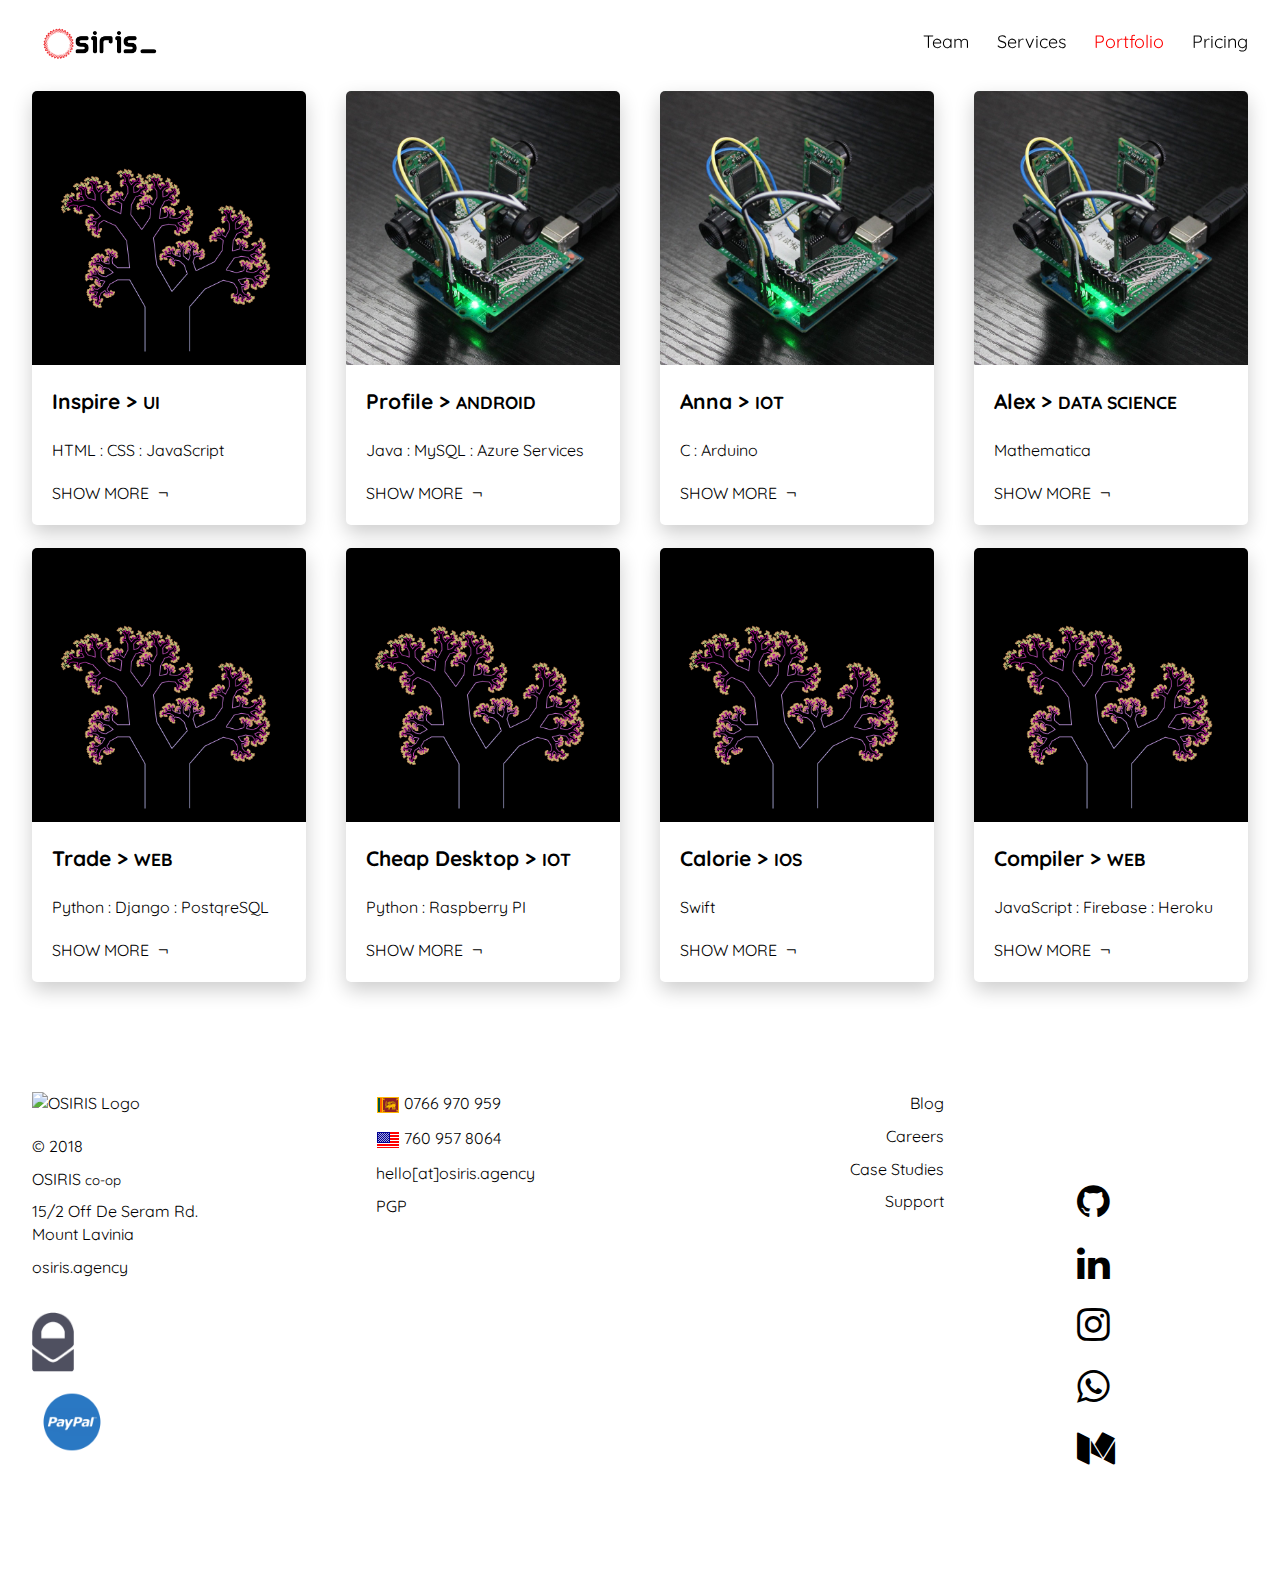
==== commit 95b088fa: "removed body text" ====
--- a/portfolio/index.html
+++ b/portfolio/index.html
@@ -19,7 +19,8 @@
         <link rel="icon" type="image/ico" href="../favicon.ico">
         <link rel="stylesheet" href="../assets/css/index.min.css">
         <link rel="stylesheet" href="../assets/css/slick.min.css" />
-        <link rel="stylesheet" href="../assets/css/slick-theme.min.css" />    
+        <link rel="stylesheet" href="../assets/css/slick-theme.min.css" /> 
+        <link href="../assets/css/flags.min.css" rel=stylesheet type="text/css">   
         <link href="https://fonts.googleapis.com/css?family=Quicksand:500" rel="stylesheet">
         <link href="https://cdnjs.cloudflare.com/ajax/libs/font-awesome/4.7.0/css/font-awesome.min.css" rel="stylesheet">
         <link href="https://cdnjs.cloudflare.com/ajax/libs/animsition/4.0.2/css/animsition.min.css" rel="stylesheet">
@@ -39,11 +40,10 @@
                     <div class="nav-bar" itemscope itemtype="http://schema.org/SiteNavigationElement">
                         <i class="icon-burger"></i>
                         <ul class="navigation">                
-                            <li><a href="" itemprop="team"><span itemprop="name">Team</span></a></li>
+                            <li><a href="../team" itemprop="team"><span itemprop="name">Team</span></a></li>
                             <li><a href="../services" itemprop="url"><span itemprop="name">Services</span></a></li>
                             <li><a href="../portfolio" itemprop="url" class="active"><span itemprop="name">Portfolio</span></a></li>
                             <li><a href="../pricing" itemprop="url"><span itemprop="name">Pricing</span></a></li>
-                            <li><a href="../contact" itemprop="url"><span itemprop="name">Contact</span></a></li>
                         </ul>
                     </div>
           
@@ -55,15 +55,7 @@
 <section class="green-block small-block">
                 <div class="container">
 
-                    <div class="left">
-                    <p><br><br><br><br>We craft white label software that's protected by a letter of confidentialy. What does that mean? We don't disclose the work we get paid for. We currently have <strong>4</strong> developers on the roster. But we usually upscale to 5 — 10 for a <em>project</em> using our local contractual resources and quality offshore taskforces in La Jolla and Kiev. We also have a simple acceptance criteria for our remote workers&mdash;solve three queries within six hours.
-                    </p><br>
-                    <p>
-                        The team dates back to January 6th, 2016 when our founder sat in on Julius Kuti's PHYS 141 lecture at UC San Diego. OSIRIS has since then contributed for an immense array of California startups until deciding to start their own consultancy business, worldwide. As a co-op, OSIRIS maintains a sustainable business model and is fully owned by its employees.
-                    </p>
-
-                        <br>
-                    </div>
+                <br><br><br><br>
                 </div>
             </section>
 
@@ -123,7 +115,7 @@
                             </div>
                             <div class="flex-item-3 shadow-block">
                                 <div class="info-block block-effect">
-                                    <img src="../assets/img/portfolio/2.jpg" itemscope="image" class="img-style" alt="Stela Lupusor" />
+                                    <img src="../assets/img/portfolio/5.jpg" itemscope="image" class="img-style" alt="Stela Lupusor" />
                                     <div class="info dots">
                                         <div class="display-flex">
                                             <h4 itemscope="name">Anna > <small>IOT</small></h4>
@@ -147,7 +139,7 @@
                             </div>
                             <div class="flex-item-3 shadow-block">
                                 <div class="info-block block-effect">
-                                    <img src="../assets/img/portfolio/2.jpg" itemscope="image" alt="Anatol Vizitiu" />
+                                    <img src="../assets/img/portfolio/5.jpg" itemscope="image" alt="Anatol Vizitiu" />
                                     <div class="info dots">
                                         <div class="display-flex">
                                             <h4 itemscope="name">Alex > <small>DATA SCIENCE</small></h4>
@@ -173,7 +165,7 @@
                             </div><p><br>
                                   <div class="flex-item-3 shadow-block">
                                 <div class="info-block block-effect">
-                                    <img src="../assets/img/portfolio/2.jpg" itemscope="image" alt="Anatol Vizitiu" />
+                                    <img src="../assets/img/portfolio/4.png" itemscope="image" alt="Anatol Vizitiu" />
                                     <div class="info dots">
                                         <div class="display-flex">
                                             <h4 itemscope="name">Trade > <small>WEB</small></h4>
@@ -199,7 +191,7 @@
 
 
                                 <div class="info-block block-effect">
-                                    <img src="../assets/img/portfolio/2.jpg" itemscope="image" alt="Anatol Vizitiu" />
+                                    <img src="../assets/img/portfolio/4.png" itemscope="image" alt="Anatol Vizitiu" />
                                     <div class="info dots">
                                         <div class="display-flex">
                                             <h4 itemscope="name">Cheap Desktop > <small>IOT</small></h4>
@@ -222,7 +214,7 @@
                             </div>
                                   <div class="flex-item-3 shadow-block">
                                 <div class="info-block block-effect">
-                                    <img src="../assets/img/portfolio/2.jpg" itemscope="image" alt="Anatol Vizitiu" />
+                                    <img src="../assets/img/portfolio/4.png" itemscope="image" alt="Anatol Vizitiu" />
                                     <div class="info dots">
                                         <div class="display-flex">
                                             <h4 itemscope="name">Calorie > <small>IOS</small></h4>
@@ -245,7 +237,7 @@
                             </div>
                                   <div class="flex-item-3 shadow-block">
                                 <div class="info-block block-effect">
-                                    <img src="../assets/img/portfolio/2.jpg" itemscope="image" alt="Anatol Vizitiu" />
+                                    <img src="../assets/img/portfolio/4.png" itemscope="image" alt="Anatol Vizitiu" />
                                     <div class="info dots">
                                         <div class="display-flex">
                                             <h4 itemscope="name">Compiler > <small>WEB</small></h4>
@@ -273,60 +265,61 @@
             
         </div>
     </div>
-        <footer>
-            <div class="container" id="contact">     
-                </div>
-            </div>
-            <div class="map-background">
+            <footer>
+            <div class="map-background"><!--Background footer with call to action-->
                 <div class="container">
                     <div class="flex-row">
                         <div class="flex-item-3">
                             <div class="logo">
                                 <a href="/"><img class="osiris-logo" src="../assets/img/newlogo2.png" alt="OSIRIS Logo" /></a>
-                                <p>Copyright &copy; <span itemprop="copyrightYear">2016-present</span> <p><span itemprop="copyrightHolder">OSIRIS (PVT) LTD</span></p>
-                                <p><a href="https://goo.gl/RMltf5" target="_blank"><span itemprop="streetAddress">15/2 Off De Seram Rd.</span><br/><span itemprop="addressRegion">Mount Lavinia</span> </a></p>
+                                <p>&copy; <span itemprop="copyrightYear">2018</span> <p><span itemprop="copyrightHolder">OSIRIS <small>co-op</small></span></p>
+                                <p><a href="https://goo.gl/sye1ye" target="_blank"><span itemprop="streetAddress">15/2 Off De Seram Rd.</span><br/><span itemprop="addressRegion">Mount Lavinia</span> </a></p>
                             
                                 <p>osiris.agency</p>
+                                <br><a href="https://protonmail.com/about"><img class="osiris-logo" src="../assets/img/pro.png" alt="ProtonMail" /></a><p>
+                                <a href="https://www.paypal.me/osirisagency"><img class="osiris-logo" src="../assets/img/paypal-logo.png" alt="PayPal" /></a>
                             </div>
                         </div>
                         <div class="flex-item-3 block-info" itemscope itemtype="http://schema.org/PostalAddress">
-                           
-                            <p><a href="tel:+940766970959" itemprop="telephone">(+94) 766 970 959</a></p>
-                            <p><a href="mailto:hello@mitocgroup.com" itemprop="email">hello@osiris.agency</a></p>
-                        </div>
-                        <div class="flex-item-3 block-info" itemscope itemtype="http://schema.org/SiteNavigationElement">
-                          
+                            <p><a href="tel:+940766970959" itemprop="telephone"><img src="../assets/img/blank.gif" class="flag flag-lk" alt="Sri Lanka" /> 0766 970 959</a></p>
+                            <p><a href="tel:+17609578064" itemprop="telephone"><img src="../assets/img/blank.gif" class="flag flag-us" alt="United States" /> 760 957 8064</a></p>                            
+                            <p><a href="mailto:osiris.agency@protonmail.com" itemprop="email">hello[at]osiris.agency</a></p>
+                            <p><a href="" itemprop="email">PGP</a></p>                     
+                        </div>
+                        <div style="text-align: right" class="flex-item-3 block-info" itemscope itemtype="http://schema.org/SiteNavigationElement"> 
                             <ul>
-                                <li><a href="" itemprop="url"><span itemprop="name">Team</span></a></li>
-                                <li><a href="" itemprop="url"><span itemprop="name">Services</span></a></li>
-                                <li><a href="" itemprop="url"><span itemprop="name">Portfolio</span></a></li>
-                                <li><a href="" itemprop="url"><span itemprop="name">Pricing</span></a></li>
-                                <li><a href="" itemprop="url"><span itemprop="name">Contact</span></a></li>
-                               
+                                <li><a href="https://medium.com/osiris-sri-lanka" itemprop="url"><span itemprop="name">Blog</span></a></li>
+                                <li><a href="" itemprop="url"><span itemprop="name">Careers</span></a></li>
+                                <li><a href="" itemprop="url"><span itemprop="name">Case Studies</span></a></li>
+                                <li><a href="" itemprop="url"><span itemprop="name">Support</span></a></li>
                             </ul>
                         </div>
                         <div class="flex-item-3">
                             <div class="media">
                                 <div>
-                                    <a href="https://www.github.com/osiris.agency/">
-                                        <i class="icon-cog fa fa-github" style="font-size:48px"></i>
+                                    <a href="https://github.com/OSIRISagency">
+                                        <i class="icon-cog fa fa-github" style="font-size:38px"></i>
                                     </a><br><br> 
                                     <a href="https://www.linkedin.com/in/osiris.agency">
-                                        <i class="icon-cog fa fa-linkedin" style="font-size:48px"></i>
+                                        <i class="icon-cog fa fa-linkedin" style="font-size:38px"></i>
                                     </a><br><br> 
                                     <a href="https://www.instagram.com/osiris.agency/">
-                                        <i class="icon-cog fa fa-instagram" style="font-size:48px"></i>
-                                    </a>  <br><br> 
+                                        <i class="icon-cog fa fa-instagram" style="font-size:38px"></i>
+                                    </a><br><br> 
                                     <a href="https://api.whatsapp.com/send?phone=940766970959">
-                                        <i class="icon-cog fa fa-whatsapp" style="font-size:48px"></i>
-                                    </a>                                                   
+                                        <i class="icon-cog fa fa-whatsapp" style="font-size:38px"></i>
+                                    </a><br><br> 
+                                    <a href="https://medium.com/osiris-sri-lanka">
+                                        <i class="icon-cog fa fa-medium" style="font-size:38px"></i>
+                                    </a>                                                       
                                 </div>      
                             </div>
                         </div>
                     </div>
                 </div>
             </div>
-        </footer>    
+        </footer>  
+        
         <script type="text/javascript" src="../assets/js/jquery.min.js"></script>
         <script type="text/javascript" src="../assets/js/jquery-popup.min.js"></script>
         <script type="text/javascript" src="../assets/js/jquery-mailchimp.min.js"></script>
--- a/assets/css/flags.min.css
+++ b/assets/css/flags.min.css
@@ -0,0 +1,3 @@
+/*!
+ * Generated with CSS Flag Sprite generator (https://www.flag-sprites.com/)
+ */.flag{display:inline-block;width:24px;height:24px;background:url('flags.png') no-repeat}.flag.flag-lk{background-position:-24px 0}.flag.flag-us{background-position:0 -24px}